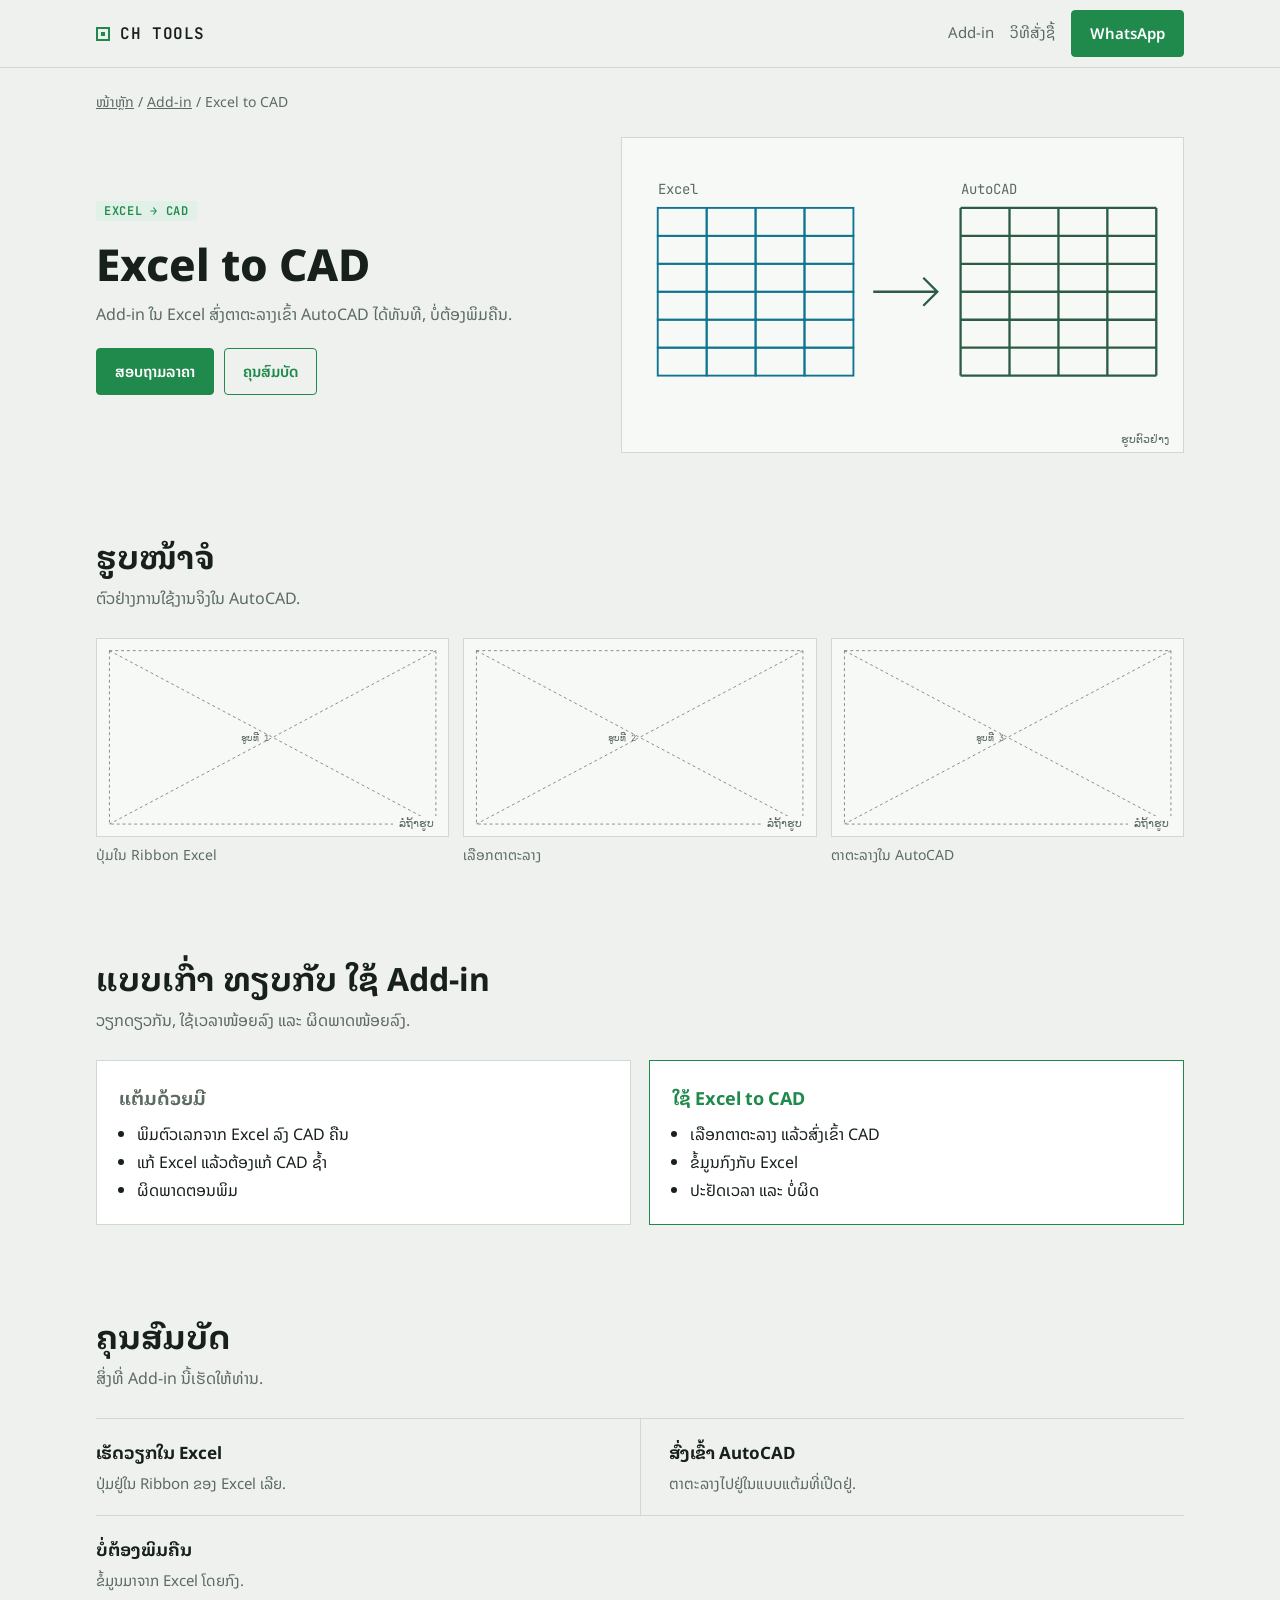
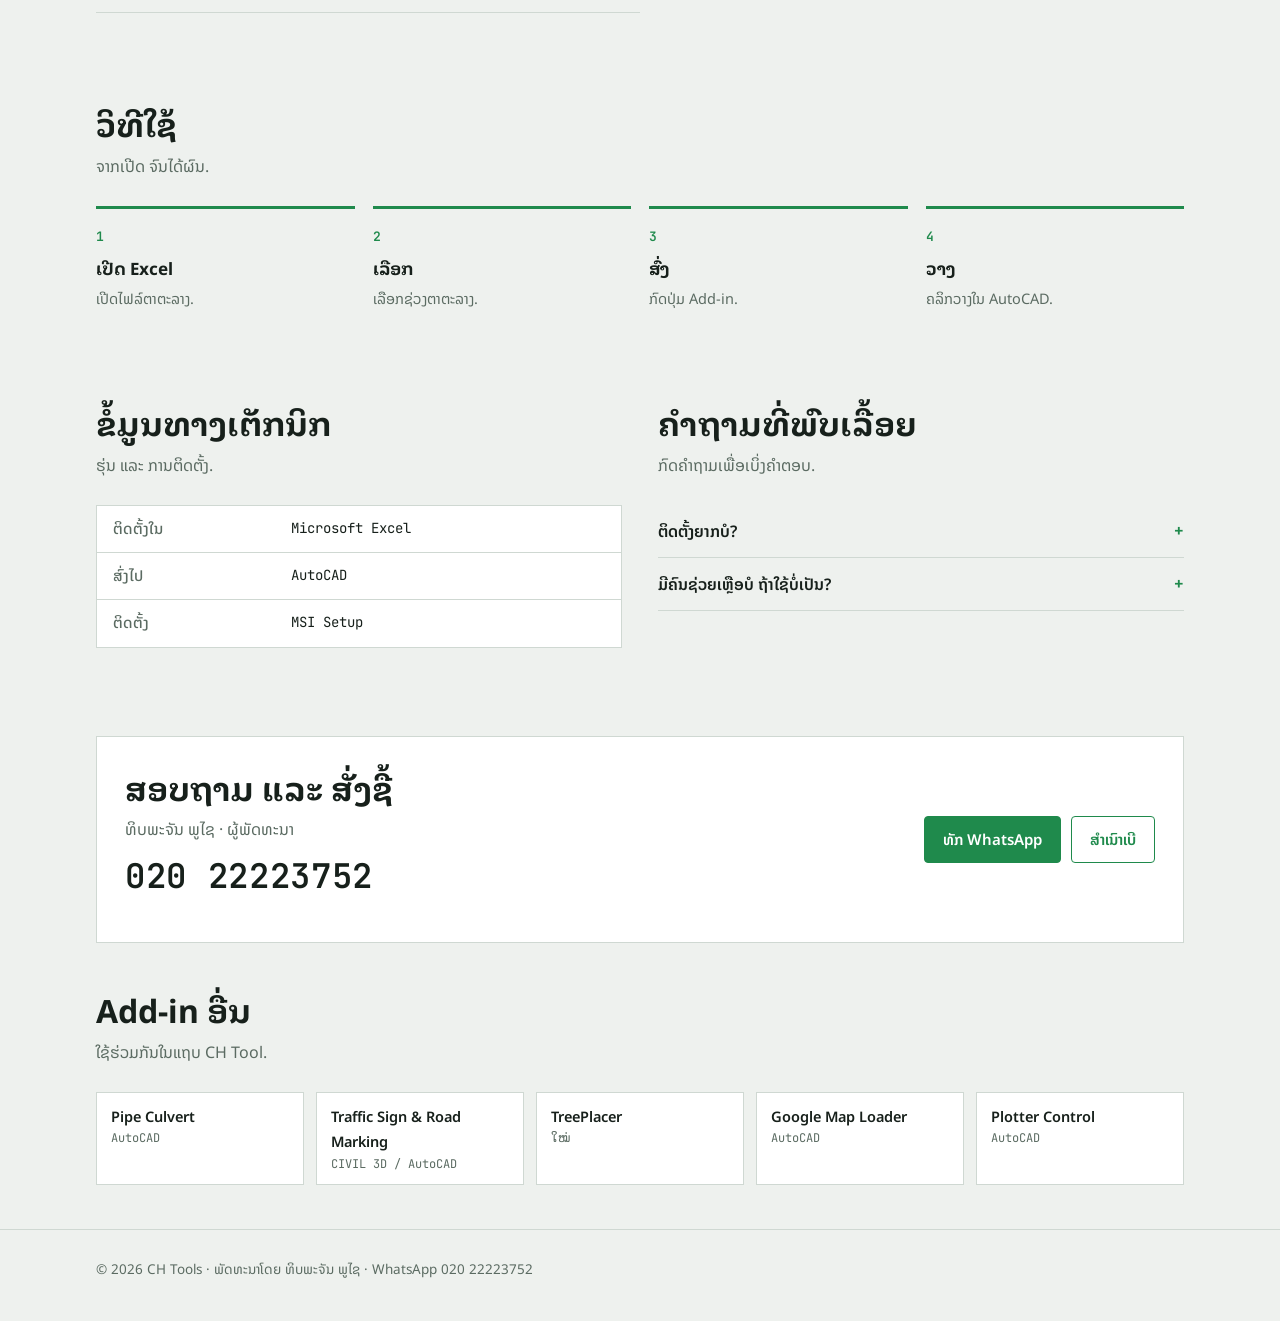
==== excel-to-cad.html @ 6fe1909c "Add files via upload" ====
<!doctype html>
<html lang="lo">
<head>
<meta charset="utf-8">
<meta name="viewport" content="width=device-width, initial-scale=1">
<title>Excel to CAD · CH Tools</title>
<meta name="description" content="Add-in ໃນ Excel ສົ່ງຕາຕະລາງເຂົ້າ AutoCAD ໄດ້ທັນທີ, ບໍ່ຕ້ອງພິມຄືນ.">
<link rel="preconnect" href="https://fonts.googleapis.com">
<link rel="preconnect" href="https://fonts.gstatic.com" crossorigin>
<link rel="stylesheet" href="https://fonts.googleapis.com/css2?family=Noto+Sans+Lao+Looped:wght@500;700;800&family=Noto+Sans+Lao:wght@400;500;600&family=JetBrains+Mono:wght@400;600&display=swap">
<link rel="stylesheet" href="style.css">
</head>
<body>
<header class="top"><div class="wrap">
  <a class="brand" href="index.html"><i></i>CH TOOLS</a>
  <nav class="nav">
    <a class="link" href="index.html#products">Add-in</a>
    <a class="link" href="index.html#order">ວິທີສັ່ງຊື້</a>
    <a class="btn solid" href="https://wa.me/8562022223752?text=%E0%BA%AA%E0%BA%B0%E0%BA%9A%E0%BA%B2%E0%BA%8D%E0%BA%94%E0%BA%B5%2C%20%E0%BA%AA%E0%BA%BB%E0%BA%99%E0%BB%83%E0%BA%88%20Excel%20to%20CAD" target="_blank" rel="noopener">WhatsApp</a>
  </nav>
</div></header>
<main>

<div class="wrap">
  <div class="crumb"><a href="index.html">ໜ້າຫຼັກ</a> / <a href="index.html#products">Add-in</a> / Excel to CAD</div>
  <div class="phero">
    <div>
      <span class="tag ">EXCEL → CAD</span>
      <h1>Excel to CAD</h1>
      <p>Add-in ໃນ Excel ສົ່ງຕາຕະລາງເຂົ້າ AutoCAD ໄດ້ທັນທີ, ບໍ່ຕ້ອງພິມຄືນ.</p>
      <div class="cta">
        <a class="btn solid" href="https://wa.me/8562022223752?text=%E0%BA%AA%E0%BA%B0%E0%BA%9A%E0%BA%B2%E0%BA%8D%E0%BA%94%E0%BA%B5%2C%20%E0%BA%AA%E0%BA%BB%E0%BA%99%E0%BB%83%E0%BA%88%20Excel%20to%20CAD" target="_blank" rel="noopener">ສອບຖາມລາຄາ</a>
        <a class="btn ghost" href="#features">ຄຸນສົມບັດ</a>
      </div>
    </div>
    <div class="fig"><svg viewBox="0 0 480 270" aria-hidden="true">
<text x="30" y="48">Excel</text><rect class="s2" x="30" y="60" width="42" height="24"/><rect class="s2" x="72" y="60" width="42" height="24"/><rect class="s2" x="114" y="60" width="42" height="24"/><rect class="s2" x="156" y="60" width="42" height="24"/><rect class="s2" x="30" y="84" width="42" height="24"/><rect class="s2" x="72" y="84" width="42" height="24"/><rect class="s2" x="114" y="84" width="42" height="24"/><rect class="s2" x="156" y="84" width="42" height="24"/><rect class="s2" x="30" y="108" width="42" height="24"/><rect class="s2" x="72" y="108" width="42" height="24"/><rect class="s2" x="114" y="108" width="42" height="24"/><rect class="s2" x="156" y="108" width="42" height="24"/><rect class="s2" x="30" y="132" width="42" height="24"/><rect class="s2" x="72" y="132" width="42" height="24"/><rect class="s2" x="114" y="132" width="42" height="24"/><rect class="s2" x="156" y="132" width="42" height="24"/><rect class="s2" x="30" y="156" width="42" height="24"/><rect class="s2" x="72" y="156" width="42" height="24"/><rect class="s2" x="114" y="156" width="42" height="24"/><rect class="s2" x="156" y="156" width="42" height="24"/><rect class="s2" x="30" y="180" width="42" height="24"/><rect class="s2" x="72" y="180" width="42" height="24"/><rect class="s2" x="114" y="180" width="42" height="24"/><rect class="s2" x="156" y="180" width="42" height="24"/>
<path class="s" d="M215 132 L270 132 M258 120 L270 132 L258 144"/>
<text x="290" y="48">AutoCAD</text><line class="s" x1="290" y1="60" x2="458" y2="60"/><line class="s" x1="290" y1="84" x2="458" y2="84"/><line class="s" x1="290" y1="108" x2="458" y2="108"/><line class="s" x1="290" y1="132" x2="458" y2="132"/><line class="s" x1="290" y1="156" x2="458" y2="156"/><line class="s" x1="290" y1="180" x2="458" y2="180"/><line class="s" x1="290" y1="60" x2="290" y2="204"/><line class="s" x1="332" y1="60" x2="332" y2="204"/><line class="s" x1="374" y1="60" x2="374" y2="204"/><line class="s" x1="416" y1="60" x2="416" y2="204"/><line class="s" x1="458" y1="60" x2="458" y2="204"/>
<line class="s" x1="290" y1="204" x2="458" y2="204"/>
</svg><img src="img-excel-to-cad-main.png" alt="" loading="lazy" onerror="imgNext(this)"><span class="cap">ຮູບຕົວຢ່າງ</span></div>
  </div>
</div>

<section><div class="wrap">
  <h2>ຮູບໜ້າຈໍ</h2>
  <p class="lead">ຕົວຢ່າງການໃຊ້ງານຈິງໃນ AutoCAD.</p>
  <div class="shots"><figure><div class="fig"><svg viewBox="0 0 480 270" aria-hidden="true">
<rect class="d" x="16" y="16" width="448" height="238"/>
<line class="d" x1="16" y1="16" x2="464" y2="254"/><line class="d" x1="464" y1="16" x2="16" y2="254"/>
<text x="196" y="140">ຮູບທີ 1</text>
</svg><img src="img-excel-to-cad-1.png" alt="" loading="lazy" onerror="imgNext(this)"><span class="cap">ລໍຖ້າຮູບ</span></div><figcaption>ປຸ່ມໃນ Ribbon Excel</figcaption></figure><figure><div class="fig"><svg viewBox="0 0 480 270" aria-hidden="true">
<rect class="d" x="16" y="16" width="448" height="238"/>
<line class="d" x1="16" y1="16" x2="464" y2="254"/><line class="d" x1="464" y1="16" x2="16" y2="254"/>
<text x="196" y="140">ຮູບທີ 2</text>
</svg><img src="img-excel-to-cad-2.png" alt="" loading="lazy" onerror="imgNext(this)"><span class="cap">ລໍຖ້າຮູບ</span></div><figcaption>ເລືອກຕາຕະລາງ</figcaption></figure><figure><div class="fig"><svg viewBox="0 0 480 270" aria-hidden="true">
<rect class="d" x="16" y="16" width="448" height="238"/>
<line class="d" x1="16" y1="16" x2="464" y2="254"/><line class="d" x1="464" y1="16" x2="16" y2="254"/>
<text x="196" y="140">ຮູບທີ 3</text>
</svg><img src="img-excel-to-cad-3.png" alt="" loading="lazy" onerror="imgNext(this)"><span class="cap">ລໍຖ້າຮູບ</span></div><figcaption>ຕາຕະລາງໃນ AutoCAD</figcaption></figure></div>
</div></section>

<section><div class="wrap">
  <h2>ແບບເກົ່າ ທຽບກັບ ໃຊ້ Add-in</h2>
  <p class="lead">ວຽກດຽວກັນ, ໃຊ້ເວລາໜ້ອຍລົງ ແລະ ຜິດພາດໜ້ອຍລົງ.</p>
  <div class="vs">
    <div class="old"><h3>ແຕ້ມດ້ວຍມື</h3><ul><li>ພິມຕົວເລກຈາກ Excel ລົງ CAD ຄືນ</li><li>ແກ້ Excel ແລ້ວຕ້ອງແກ້ CAD ຊ້ຳ</li><li>ຜິດພາດຕອນພິມ</li></ul></div>
    <div class="new"><h3>ໃຊ້ Excel to CAD</h3><ul><li>ເລືອກຕາຕະລາງ ແລ້ວສົ່ງເຂົ້າ CAD</li><li>ຂໍ້ມູນກົງກັບ Excel</li><li>ປະຢັດເວລາ ແລະ ບໍ່ຜິດ</li></ul></div>
  </div>
</div></section>

<section id="features"><div class="wrap">
  <h2>ຄຸນສົມບັດ</h2>
  <p class="lead">ສິ່ງທີ່ Add-in ນີ້ເຮັດໃຫ້ທ່ານ.</p>
  <div class="feats"><div class="feat"><h4>ເຮັດວຽກໃນ Excel</h4><p>ປຸ່ມຢູ່ໃນ Ribbon ຂອງ Excel ເລີຍ.</p></div><div class="feat"><h4>ສົ່ງເຂົ້າ AutoCAD</h4><p>ຕາຕະລາງໄປຢູ່ໃນແບບແຕ້ມທີ່ເປີດຢູ່.</p></div><div class="feat"><h4>ບໍ່ຕ້ອງພິມຄືນ</h4><p>ຂໍ້ມູນມາຈາກ Excel ໂດຍກົງ.</p></div></div>
</div></section>

<section><div class="wrap">
  <h2>ວິທີໃຊ້</h2>
  <p class="lead">ຈາກເປີດ ຈົນໄດ້ຜົນ.</p>
  <div class="steps"><div class="step"><h4>ເປີດ Excel</h4><p>ເປີດໄຟລ໌ຕາຕະລາງ.</p></div><div class="step"><h4>ເລືອກ</h4><p>ເລືອກຊ່ວງຕາຕະລາງ.</p></div><div class="step"><h4>ສົ່ງ</h4><p>ກົດປຸ່ມ Add-in.</p></div><div class="step"><h4>ວາງ</h4><p>ຄລິກວາງໃນ AutoCAD.</p></div></div>
</div></section>

<section><div class="wrap two">
  <div><h2>ຂໍ້ມູນທາງເຕັກນິກ</h2><p class="lead">ຮຸ່ນ ແລະ ການຕິດຕັ້ງ.</p><table class="spec"><tr><th>ຕິດຕັ້ງໃນ</th><td>Microsoft Excel</td></tr><tr><th>ສົ່ງໄປ</th><td>AutoCAD</td></tr><tr><th>ຕິດຕັ້ງ</th><td>MSI Setup</td></tr></table></div>
  <div class="faq"><h2>ຄຳຖາມທີ່ພົບເລື້ອຍ</h2><p class="lead">ກົດຄຳຖາມເພື່ອເບິ່ງຄຳຕອບ.</p><details><summary>ຕິດຕັ້ງຍາກບໍ?</summary><p>ບໍ່ຍາກ. ໃຊ້ໄຟລ໌ Setup (MSI) ຄລິກດຽວ, ແລ້ວເປີດ AutoCAD ໃໝ່.</p></details><details><summary>ມີຄົນຊ່ວຍເຫຼືອບໍ ຖ້າໃຊ້ບໍ່ເປັນ?</summary><p>ມີ. ທັກ WhatsApp ສົ່ງຮູບໜ້າຈໍມາ, ຜູ້ພັດທະນາຕອບເອງ.</p></details></div>
</div></section>
<section id="contact"><div class="wrap">
  <div class="contact">
    <div>
      <h2>ສອບຖາມ ແລະ ສັ່ງຊື້</h2>
      <p class="lead" style="margin-bottom:10px">ທິບພະຈັນ ພູໄຊ · ຜູ້ພັດທະນາ</p>
      <div class="phone" id="ph">020 22223752</div>
      <div class="note" id="note" aria-live="polite"></div>
    </div>
    <div class="cta">
      <a class="btn solid" href="https://wa.me/8562022223752?text=%E0%BA%AA%E0%BA%B0%E0%BA%9A%E0%BA%B2%E0%BA%8D%E0%BA%94%E0%BA%B5%2C%20%E0%BA%AA%E0%BA%BB%E0%BA%99%E0%BB%83%E0%BA%88%20Excel%20to%20CAD" target="_blank" rel="noopener">ທັກ WhatsApp</a>
      <button class="btn ghost" id="copy" type="button">ສຳເນົາເບີ</button>
    </div>
  </div>
</div></section>

<section style="padding-top:0"><div class="wrap">
  <h2>Add-in ອື່ນ</h2>
  <p class="lead">ໃຊ້ຮ່ວມກັນໃນແຖບ CH Tool.</p>
  <div class="others"><a href="pipe-culvert.html">Pipe Culvert<span>AutoCAD</span></a><a href="traffic-sign.html">Traffic Sign &amp; Road Marking<span>CIVIL 3D / AutoCAD</span></a><a href="tree-placer.html">TreePlacer<span>ໃໝ່</span></a><a href="map-loader.html">Google Map Loader<span>AutoCAD</span></a><a href="plotter.html">Plotter Control<span>AutoCAD</span></a></div>
</div></section>
</main>
<footer><div class="wrap">© 2026 CH Tools · ພັດທະນາໂດຍ ທິບພະຈັນ ພູໄຊ · WhatsApp 020 22223752</div></footer>
<script>
function imgNext(i){var e=['.png','.jpg','.jpeg','.PNG','.JPG','.JPEG'],s=i.getAttribute('src'),m=s.match(/\.[A-Za-z]+$/),k=m?e.indexOf(m[0]):-1;if(k>=0&&k<e.length-1){i.src=s.slice(0,-m[0].length)+e[k+1];}else{i.remove();}}
(function(){var b=document.getElementById('copy');if(!b)return;b.addEventListener('click',function(){
var n=document.getElementById('note'),t='020 22223752';
function sel(){var r=document.createRange();r.selectNodeContents(document.getElementById('ph'));var s=getSelection();s.removeAllRanges();s.addRange(r);n.textContent='ເລືອກເບີແລ້ວ, ກົດ Ctrl+C ເພື່ອສຳເນົາ';}
try{navigator.clipboard.writeText(t).then(function(){n.textContent='ສຳເນົາເບີແລ້ວ';},sel);}catch(e){sel();}
});})();
</script>
</body>
</html>
---- style.css ----
/* CH Tools — AutoCAD model-space grid, title-block sheets */
:root{
  --bg:#eef1ee; --panel:#ffffff; --fg:#17201b; --muted:#5b6b62; --line:#cfd8d2;
  --grid:rgba(23,32,27,.06); --accent:#1f8a4c; --accent-ink:#ffffff; --accent-soft:#e1f1e7; --cyan:#0e7490;
  --draw:#2c5c45; --draw2:#0e7490; --sheet:#f7f9f7;
  --display:"Noto Sans Lao Looped","Noto Sans Lao",system-ui,sans-serif;
  --body:"Noto Sans Lao",system-ui,sans-serif;
  --mono:"JetBrains Mono",ui-monospace,Consolas,monospace;
}
@media (prefers-color-scheme:dark){:root:not([data-theme="light"]){
  --bg:#1b1f23; --panel:#242a2f; --fg:#e7ece9; --muted:#9aa8a0; --line:#363f45;
  --grid:rgba(255,255,255,.045); --accent:#3fbf74; --accent-ink:#0d1a12; --accent-soft:#1f3328; --cyan:#5cc8e0;
  --draw:#7ee2a3; --draw2:#5cc8e0; --sheet:#14181b; color-scheme:dark}}
:root[data-theme="dark"]{
  --bg:#1b1f23; --panel:#242a2f; --fg:#e7ece9; --muted:#9aa8a0; --line:#363f45;
  --grid:rgba(255,255,255,.045); --accent:#3fbf74; --accent-ink:#0d1a12; --accent-soft:#1f3328; --cyan:#5cc8e0;
  --draw:#7ee2a3; --draw2:#5cc8e0; --sheet:#14181b; color-scheme:dark}
*{box-sizing:border-box}
html{scroll-behavior:smooth}
body{margin:0;background:var(--bg);color:var(--fg);font-family:var(--body);font-size:16px;line-height:1.75}
img{max-width:100%}
.wrap{max-width:1120px;margin:0 auto;padding-left:max(16px,env(safe-area-inset-left,0px));padding-right:max(16px,env(safe-area-inset-right,0px))}
a{color:var(--accent)}
:focus-visible{outline:2px solid var(--accent);outline-offset:2px}
header.top{position:sticky;top:0;z-index:5;background:var(--bg);border-bottom:1px solid var(--line)}
.top .wrap{display:flex;align-items:center;justify-content:space-between;gap:12px;padding-block:10px}
.brand{font-family:var(--mono);font-weight:600;letter-spacing:.04em;display:flex;align-items:center;gap:10px;color:var(--fg);text-decoration:none}
.brand i{width:14px;height:14px;border:2px solid var(--accent);display:inline-block;position:relative}
.brand i::after{content:"";position:absolute;inset:3px;background:var(--accent)}
.nav{display:flex;align-items:center;gap:16px}
.nav a.link{color:var(--muted);text-decoration:none;font-size:15px}
.nav a.link:hover{color:var(--fg)}
.btn{display:inline-flex;align-items:center;gap:8px;font:600 15px var(--body);padding:10px 18px;border-radius:4px;border:1px solid var(--accent);text-decoration:none;cursor:pointer}
.btn.solid{background:var(--accent);color:var(--accent-ink)}
.btn.ghost{background:transparent;color:var(--accent)}
.cta{display:flex;flex-wrap:wrap;gap:10px}
h1,h2,h3,h4{font-family:var(--display);text-wrap:balance}
h2{font-size:clamp(24px,3.4vw,32px);margin:0 0 6px;line-height:1.4}
.lead{color:var(--muted);margin:0 0 26px}
section{padding-block:44px}
.tag{display:inline-block;font:600 12px var(--mono);letter-spacing:.06em;color:var(--accent);background:var(--accent-soft);padding:2px 8px;border-radius:3px}
.tag.new{color:var(--cyan);background:transparent;border:1px solid var(--cyan)}
.tag.dev{color:var(--muted);background:transparent;border:1px dashed var(--muted)}

/* ---------- home ---------- */
.hero{padding-block:56px 40px;display:grid;grid-template-columns:1.2fr 1fr;gap:40px;align-items:center}
.hero h1{font-weight:800;font-size:clamp(30px,5vw,48px);line-height:1.35;margin:0 0 14px}
.hero h1 em{font-style:normal;color:var(--accent)}
.hero p{color:var(--muted);max-width:56ch;margin:0 0 22px}
.cmd{background:#111613;color:#cfe9d8;font-family:var(--mono);font-size:13.5px;line-height:1.9;border-radius:6px;padding:18px 18px 14px;border:1px solid #2b3a31;min-width:0;overflow-x:auto}
.cmd .p{color:#6f8a79}.cmd .k{color:#7ee2a3}.cmd .c{color:#5cc8e0}
.cmd .cur{display:inline-block;width:8px;height:15px;background:#7ee2a3;vertical-align:-2px;animation:b 1s steps(1) infinite}
@keyframes b{50%{opacity:0}}
@media (prefers-reduced-motion:reduce){.cmd .cur{animation:none}html{scroll-behavior:auto}}
.facts{display:flex;flex-wrap:wrap;gap:8px 24px;padding-block:14px;border-block:1px solid var(--line);font-size:14px;color:var(--muted)}
.facts b{color:var(--fg);font-family:var(--mono);font-weight:600}
.grid{display:grid;grid-template-columns:repeat(2,minmax(0,1fr));gap:18px}
.card{background:var(--panel);border:1px solid var(--line);display:flex;flex-direction:column;text-decoration:none;color:var(--fg);transition:border-color .15s,transform .15s}
.card:hover{border-color:var(--accent);transform:translateY(-2px)}
@media (prefers-reduced-motion:reduce){.card{transition:none}.card:hover{transform:none}}
.card .thumb{border-bottom:1px solid var(--line)}
.card .body{padding:18px 22px 14px;flex:1;min-width:0}
.card h3{font-size:21px;margin:8px 0 4px;line-height:1.4}
.card p{margin:0;color:var(--muted);font-size:15px}
.card .more{display:flex;justify-content:space-between;align-items:center;border-top:1px solid var(--line);padding:10px 22px;font-size:14px;font-weight:600;color:var(--accent)}
.card .more span{font-family:var(--mono);font-weight:400;color:var(--muted);font-size:12.5px}

/* ---------- figure (drawing sheet with optional real screenshot) ---------- */
.fig{position:relative;background:var(--sheet);aspect-ratio:16/9;overflow:hidden;max-width:100%}
.fig svg{position:absolute;inset:0;width:100%;height:100%}
.fig img{position:absolute;inset:0;width:100%;height:100%;object-fit:cover;max-width:none}
.fig .cap{position:absolute;right:8px;bottom:6px;font:11px var(--mono);color:var(--muted);background:var(--sheet);padding:0 6px}
.fig .s{stroke:var(--draw);fill:none;stroke-width:2}
.fig .s2{stroke:var(--draw2);fill:none;stroke-width:1.6}
.fig .f{fill:var(--draw);stroke:none}
.fig .f2{fill:var(--draw2);stroke:none;opacity:.25}
.fig .d{stroke:var(--muted);fill:none;stroke-width:1;stroke-dasharray:4 4}
.fig text{fill:var(--muted);font:12px var(--mono)}

/* ---------- product page ---------- */
.crumb{font-size:14px;color:var(--muted);padding-top:22px}
.crumb a{color:var(--muted)}
.phero{display:grid;grid-template-columns:1fr 1.15fr;gap:36px;align-items:center;padding-block:22px 36px}
.phero h1{font-size:clamp(30px,4.6vw,44px);line-height:1.3;margin:10px 0 10px;font-weight:800}
.phero p{color:var(--muted);margin:0 0 20px;max-width:52ch}
.phero .fig{border:1px solid var(--line)}
.shots{display:grid;grid-template-columns:repeat(3,minmax(0,1fr));gap:14px}
.shots .fig{border:1px solid var(--line)}
.shots figcaption{font-size:14px;color:var(--muted);margin-top:6px}
.shots figure{margin:0;min-width:0}
.vs{display:grid;grid-template-columns:repeat(2,minmax(0,1fr));gap:18px}
.vs > div{background:var(--panel);border:1px solid var(--line);padding:20px 22px}
.vs h3{margin:0 0 8px;font-size:18px}
.vs .old h3{color:var(--muted)}
.vs .new{border-color:var(--accent)}
.vs .new h3{color:var(--accent)}
.vs ul{margin:0;padding-left:18px}
.feats{display:grid;grid-template-columns:repeat(2,minmax(0,1fr));gap:0;border-top:1px solid var(--line)}
.feat{padding:18px 22px 18px 0;border-bottom:1px solid var(--line);min-width:0}
.feat:nth-child(odd){padding-right:28px}
.feat:nth-child(even){padding-left:28px;border-left:1px solid var(--line)}
.feat h4{margin:0 0 4px;font-size:17px}
.feat p{margin:0;color:var(--muted);font-size:15px}
.steps{display:grid;grid-template-columns:repeat(4,minmax(0,1fr));gap:18px;counter-reset:s}
.step{border-top:3px solid var(--accent);padding-top:12px;min-width:0}
.step::before{counter-increment:s;content:counter(s);font:600 13px var(--mono);color:var(--accent)}
.step h4{margin:4px 0 4px;font-size:17px}
.step p{margin:0;color:var(--muted);font-size:14.5px}
.spec{width:100%;border-collapse:collapse;background:var(--panel);border:1px solid var(--line);font-size:15px}
.spec th,.spec td{text-align:left;padding:10px 16px;border-bottom:1px solid var(--line);vertical-align:top}
.spec th{width:34%;color:var(--muted);font-weight:500}
.spec td{font-family:var(--mono);font-size:14px;overflow-wrap:anywhere}
.spec tr:last-child th,.spec tr:last-child td{border-bottom:0}
.faq details{border-bottom:1px solid var(--line);padding:12px 0}
.faq summary{cursor:pointer;font-weight:600;list-style:none;display:flex;justify-content:space-between;gap:12px}
.faq summary::-webkit-details-marker{display:none}
.faq summary::after{content:"+";font-family:var(--mono);color:var(--accent)}
.faq details[open] summary::after{content:"−"}
.faq details p{margin:8px 0 0;color:var(--muted)}
.two{display:grid;grid-template-columns:1fr 1fr;gap:36px}
.others{display:grid;grid-template-columns:repeat(5,minmax(0,1fr));gap:12px}
.others a{background:var(--panel);border:1px solid var(--line);padding:12px 14px;text-decoration:none;color:var(--fg);font-weight:600;font-size:14.5px}
.others a:hover{border-color:var(--accent)}
.others a span{display:block;font:400 12px var(--mono);color:var(--muted)}

.yt{position:relative;aspect-ratio:16/9;max-width:100%;background:#000;border:1px solid var(--line)}
.yt iframe{position:absolute;inset:0;width:100%;height:100%;border:0}
.ytlink{margin:10px 0 0;font-size:14px}
/* ---------- contact / footer ---------- */
.contact{background:var(--panel);border:1px solid var(--line);padding:28px;display:grid;grid-template-columns:1fr auto;gap:24px;align-items:center}
.phone{font:600 clamp(24px,4vw,34px) var(--mono);letter-spacing:.02em;user-select:all}
.note{font-size:13px;color:var(--muted);min-height:1.2em}
footer{padding-block:28px 40px;color:var(--muted);font-size:13.5px;border-top:1px solid var(--line)}

@media (max-width:860px){
  .hero,.phero,.contact,.two{grid-template-columns:1fr}
  .grid,.vs{grid-template-columns:1fr}
  .steps{grid-template-columns:repeat(2,minmax(0,1fr))}
  .others{grid-template-columns:repeat(2,minmax(0,1fr))}
  .feats{grid-template-columns:1fr}
  .feat:nth-child(n){padding:16px 0;border-left:0}
}
@media (max-width:560px){
  .shots{grid-template-columns:1fr}
  .nav a.link{display:none}
}
@media (max-width:440px){.steps{grid-template-columns:1fr}.top .btn{padding:8px 12px;font-size:14px}}
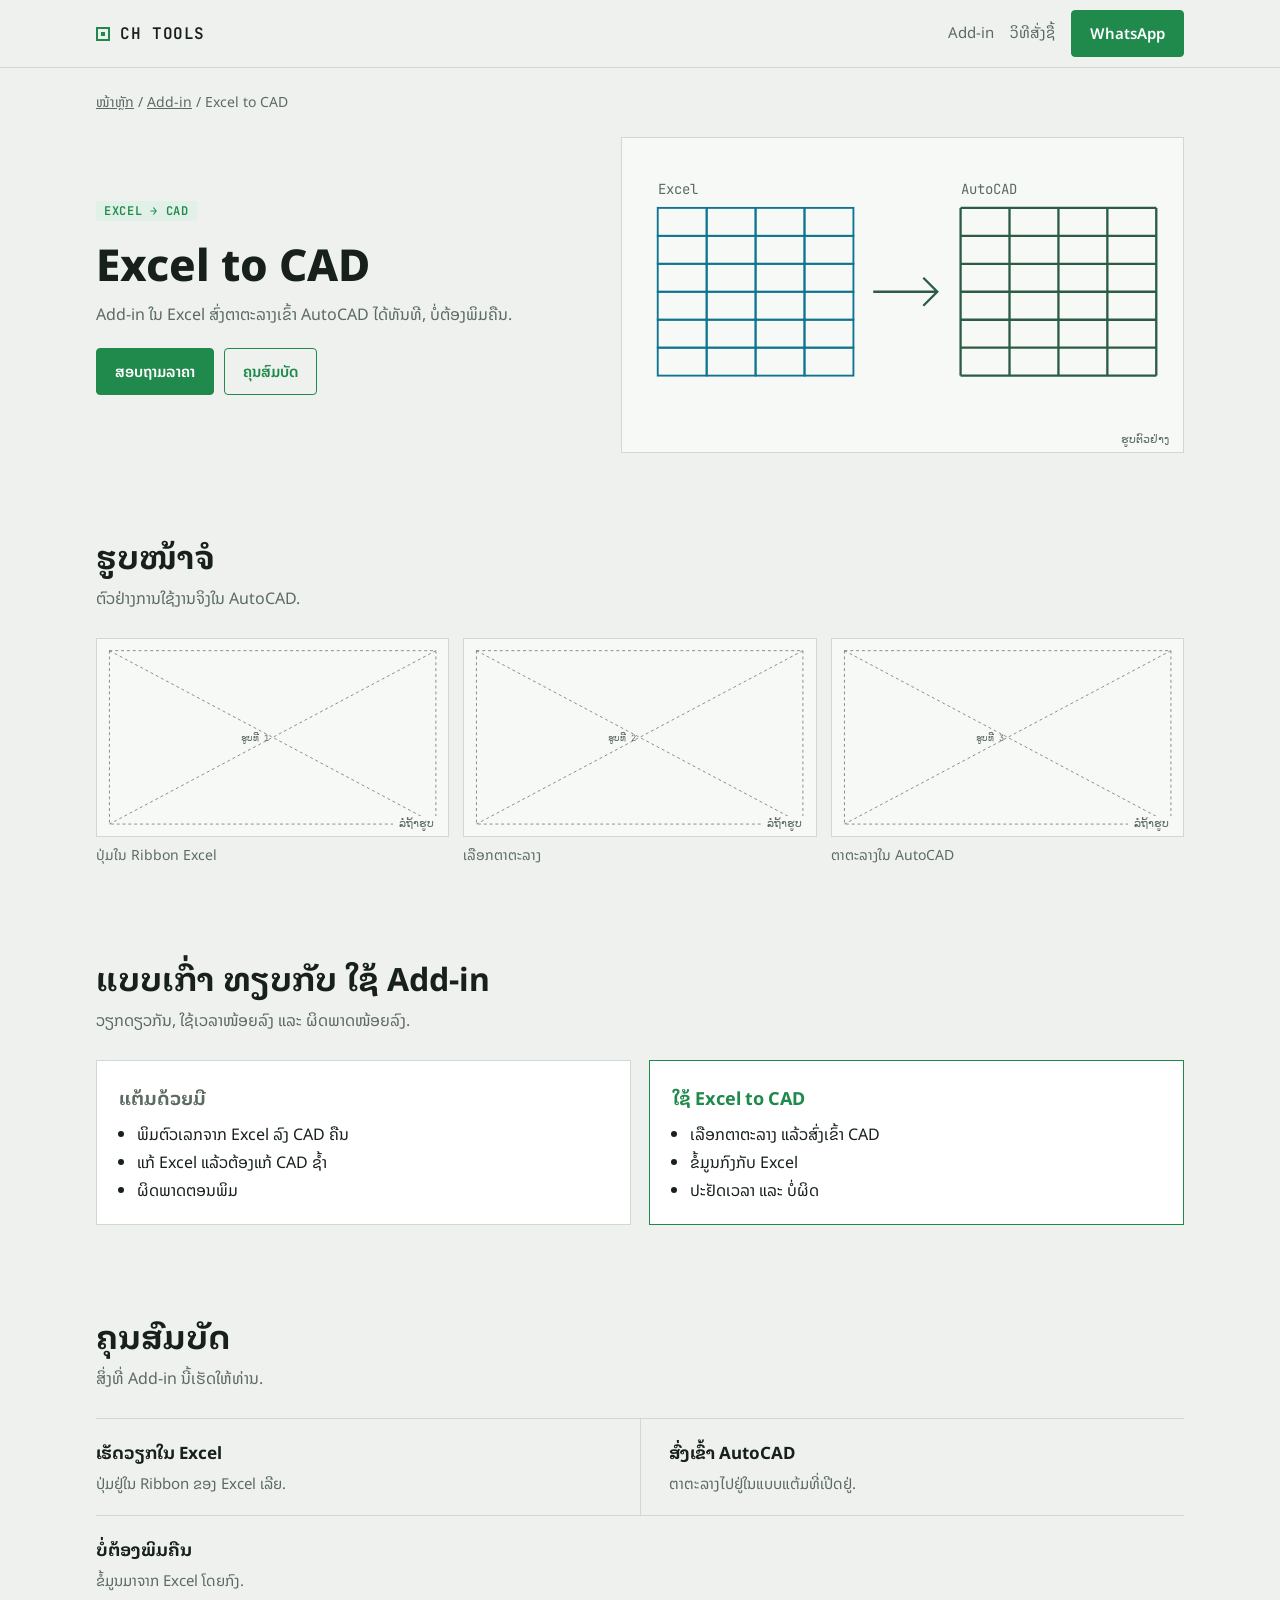
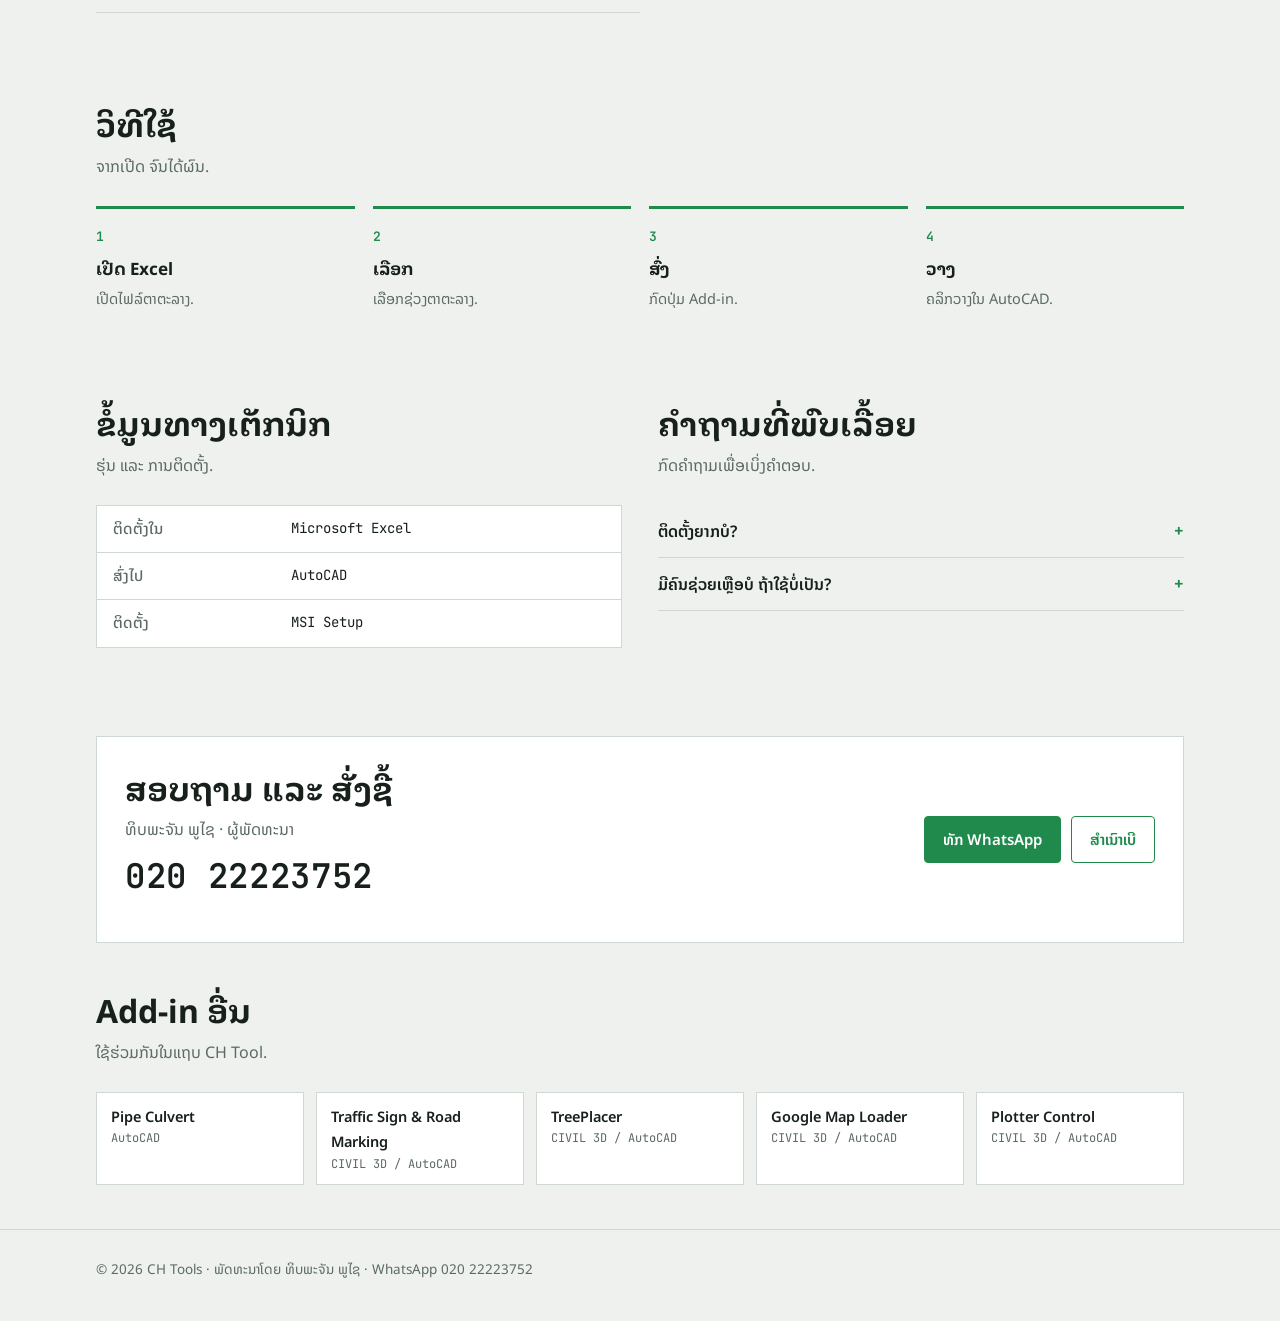
==== commit 46cf874d: "ປ່ຽນປ້າຍ Civil 3D / AutoCAD" ====
--- a/excel-to-cad.html
+++ b/excel-to-cad.html
@@ -103,7 +103,7 @@
 <section style="padding-top:0"><div class="wrap">
   <h2>Add-in ອື່ນ</h2>
   <p class="lead">ໃຊ້ຮ່ວມກັນໃນແຖບ CH Tool.</p>
-  <div class="others"><a href="pipe-culvert.html">Pipe Culvert<span>AutoCAD</span></a><a href="traffic-sign.html">Traffic Sign &amp; Road Marking<span>CIVIL 3D / AutoCAD</span></a><a href="tree-placer.html">TreePlacer<span>ໃໝ່</span></a><a href="map-loader.html">Google Map Loader<span>AutoCAD</span></a><a href="plotter.html">Plotter Control<span>AutoCAD</span></a></div>
+  <div class="others"><a href="pipe-culvert.html">Pipe Culvert<span>AutoCAD</span></a><a href="traffic-sign.html">Traffic Sign &amp; Road Marking<span>CIVIL 3D / AutoCAD</span></a><a href="tree-placer.html">TreePlacer<span>CIVIL 3D / AutoCAD</span></a><a href="map-loader.html">Google Map Loader<span>CIVIL 3D / AutoCAD</span></a><a href="plotter.html">Plotter Control<span>CIVIL 3D / AutoCAD</span></a></div>
 </div></section>
 </main>
 <footer><div class="wrap">© 2026 CH Tools · ພັດທະນາໂດຍ ທິບພະຈັນ ພູໄຊ · WhatsApp 020 22223752</div></footer>
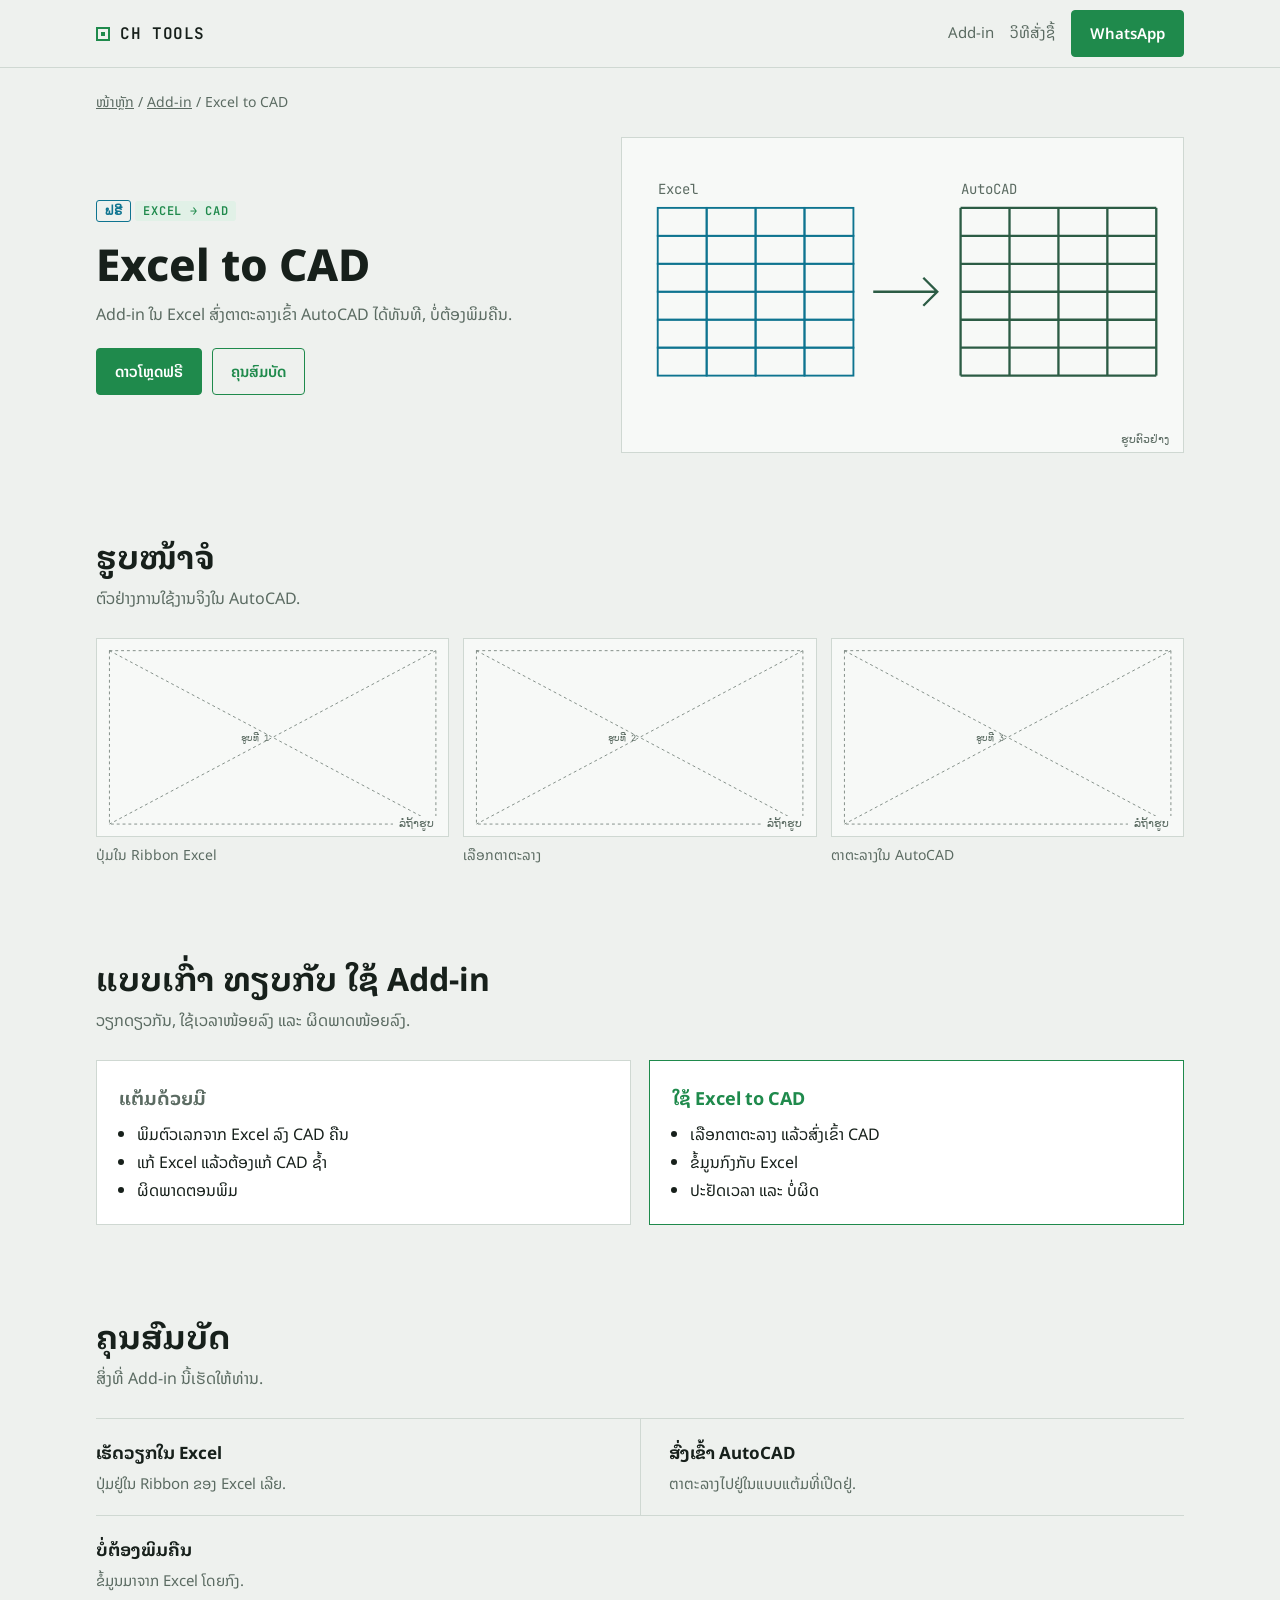
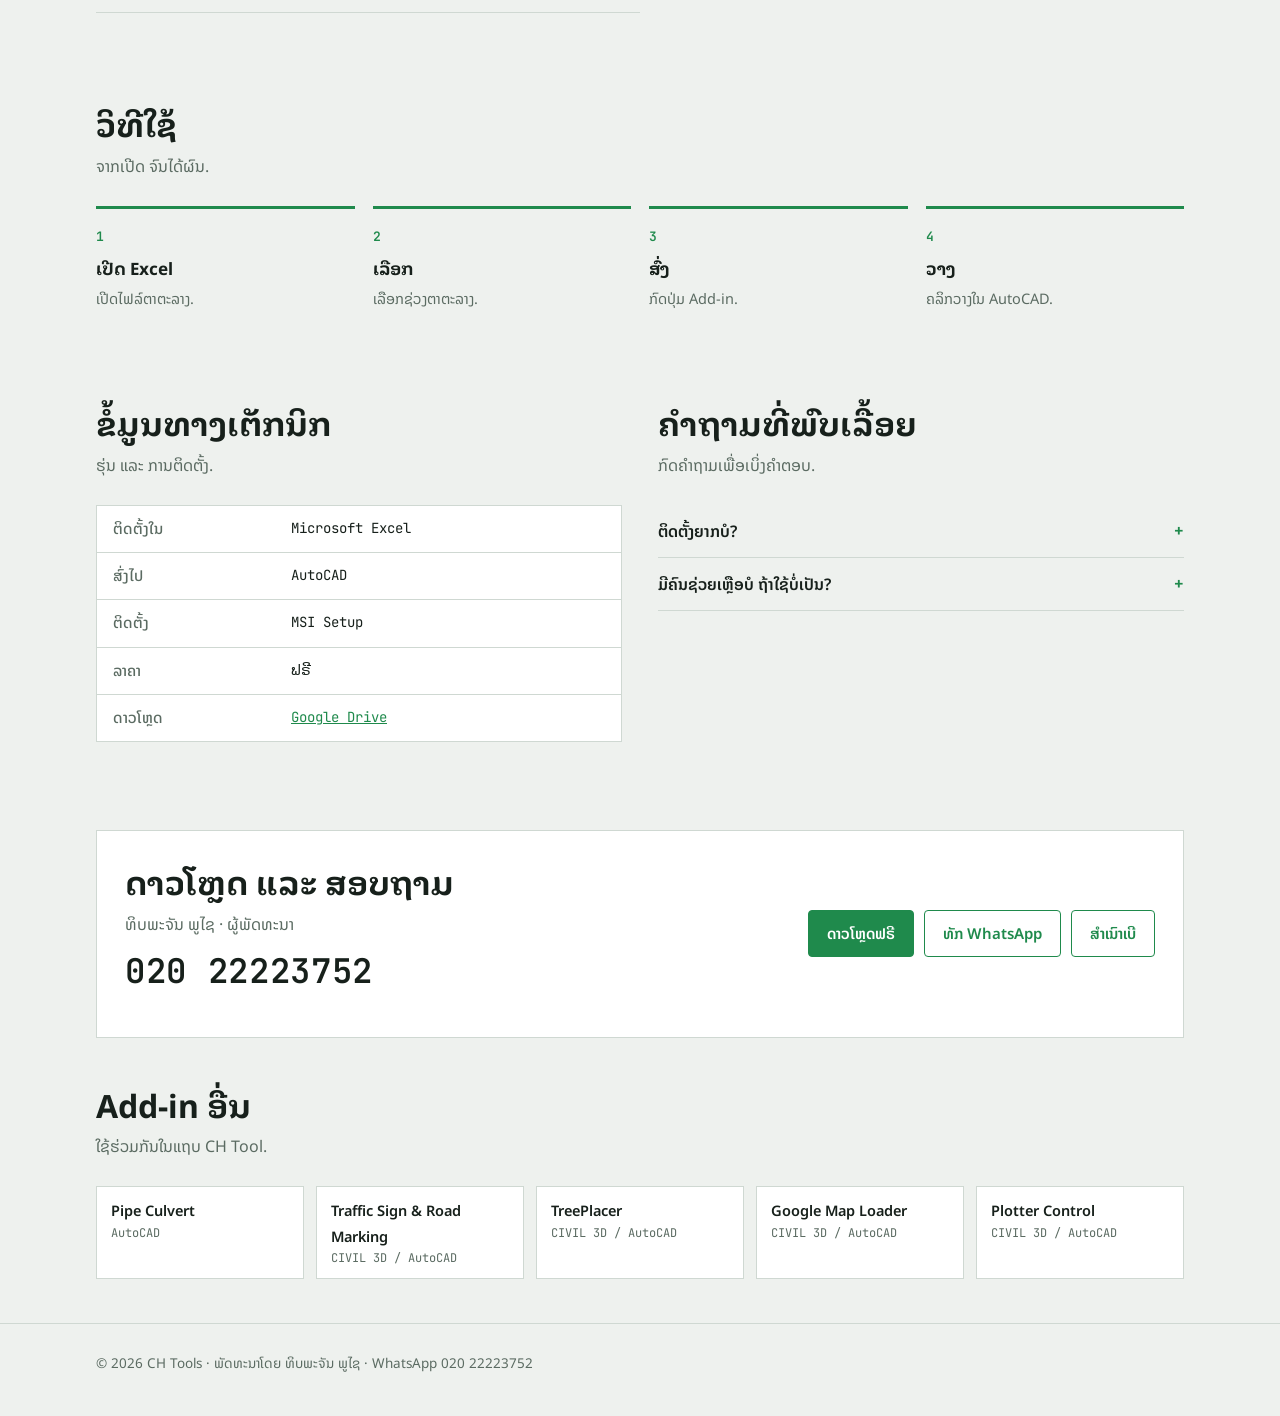
==== commit 8d815c3a: "Summary" ====
--- a/excel-to-cad.html
+++ b/excel-to-cad.html
@@ -25,11 +25,11 @@
   <div class="crumb"><a href="index.html">ໜ້າຫຼັກ</a> / <a href="index.html#products">Add-in</a> / Excel to CAD</div>
   <div class="phero">
     <div>
-      <span class="tag ">EXCEL → CAD</span>
+      <span class="tag new">ຟຣີ</span> <span class="tag ">EXCEL → CAD</span>
       <h1>Excel to CAD</h1>
       <p>Add-in ໃນ Excel ສົ່ງຕາຕະລາງເຂົ້າ AutoCAD ໄດ້ທັນທີ, ບໍ່ຕ້ອງພິມຄືນ.</p>
       <div class="cta">
-        <a class="btn solid" href="https://wa.me/8562022223752?text=%E0%BA%AA%E0%BA%B0%E0%BA%9A%E0%BA%B2%E0%BA%8D%E0%BA%94%E0%BA%B5%2C%20%E0%BA%AA%E0%BA%BB%E0%BA%99%E0%BB%83%E0%BA%88%20Excel%20to%20CAD" target="_blank" rel="noopener">ສອບຖາມລາຄາ</a>
+        <a class="btn solid" href="https://drive.google.com/file/d/1DAFrkZ-sVNLPnmIJ6uU_IvRFv5xgg6H8/view" target="_blank" rel="noopener">ດາວໂຫຼດຟຣີ</a>
         <a class="btn ghost" href="#features">ຄຸນສົມບັດ</a>
       </div>
     </div>
@@ -82,19 +82,19 @@
 </div></section>
 
 <section><div class="wrap two">
-  <div><h2>ຂໍ້ມູນທາງເຕັກນິກ</h2><p class="lead">ຮຸ່ນ ແລະ ການຕິດຕັ້ງ.</p><table class="spec"><tr><th>ຕິດຕັ້ງໃນ</th><td>Microsoft Excel</td></tr><tr><th>ສົ່ງໄປ</th><td>AutoCAD</td></tr><tr><th>ຕິດຕັ້ງ</th><td>MSI Setup</td></tr></table></div>
+  <div><h2>ຂໍ້ມູນທາງເຕັກນິກ</h2><p class="lead">ຮຸ່ນ ແລະ ການຕິດຕັ້ງ.</p><table class="spec"><tr><th>ຕິດຕັ້ງໃນ</th><td>Microsoft Excel</td></tr><tr><th>ສົ່ງໄປ</th><td>AutoCAD</td></tr><tr><th>ຕິດຕັ້ງ</th><td>MSI Setup</td></tr><tr><th>ລາຄາ</th><td>ຟຣີ</td></tr><tr><th>ດາວໂຫຼດ</th><td><a href="https://drive.google.com/file/d/1DAFrkZ-sVNLPnmIJ6uU_IvRFv5xgg6H8/view" target="_blank" rel="noopener">Google Drive</a></td></tr></table></div>
   <div class="faq"><h2>ຄຳຖາມທີ່ພົບເລື້ອຍ</h2><p class="lead">ກົດຄຳຖາມເພື່ອເບິ່ງຄຳຕອບ.</p><details><summary>ຕິດຕັ້ງຍາກບໍ?</summary><p>ບໍ່ຍາກ. ໃຊ້ໄຟລ໌ Setup (MSI) ຄລິກດຽວ, ແລ້ວເປີດ AutoCAD ໃໝ່.</p></details><details><summary>ມີຄົນຊ່ວຍເຫຼືອບໍ ຖ້າໃຊ້ບໍ່ເປັນ?</summary><p>ມີ. ທັກ WhatsApp ສົ່ງຮູບໜ້າຈໍມາ, ຜູ້ພັດທະນາຕອບເອງ.</p></details></div>
 </div></section>
 <section id="contact"><div class="wrap">
   <div class="contact">
     <div>
-      <h2>ສອບຖາມ ແລະ ສັ່ງຊື້</h2>
+      <h2>ດາວໂຫຼດ ແລະ ສອບຖາມ</h2>
       <p class="lead" style="margin-bottom:10px">ທິບພະຈັນ ພູໄຊ · ຜູ້ພັດທະນາ</p>
       <div class="phone" id="ph">020 22223752</div>
       <div class="note" id="note" aria-live="polite"></div>
     </div>
     <div class="cta">
-      <a class="btn solid" href="https://wa.me/8562022223752?text=%E0%BA%AA%E0%BA%B0%E0%BA%9A%E0%BA%B2%E0%BA%8D%E0%BA%94%E0%BA%B5%2C%20%E0%BA%AA%E0%BA%BB%E0%BA%99%E0%BB%83%E0%BA%88%20Excel%20to%20CAD" target="_blank" rel="noopener">ທັກ WhatsApp</a>
+      <a class="btn solid" href="https://drive.google.com/file/d/1DAFrkZ-sVNLPnmIJ6uU_IvRFv5xgg6H8/view" target="_blank" rel="noopener">ດາວໂຫຼດຟຣີ</a> <a class="btn ghost" href="https://wa.me/8562022223752?text=%E0%BA%AA%E0%BA%B0%E0%BA%9A%E0%BA%B2%E0%BA%8D%E0%BA%94%E0%BA%B5%2C%20%E0%BA%AA%E0%BA%BB%E0%BA%99%E0%BB%83%E0%BA%88%20Excel%20to%20CAD" target="_blank" rel="noopener">ທັກ WhatsApp</a>
       <button class="btn ghost" id="copy" type="button">ສຳເນົາເບີ</button>
     </div>
   </div>
--- a/style.css
+++ b/style.css
@@ -69,6 +69,7 @@
 .fig{position:relative;background:var(--sheet);aspect-ratio:16/9;overflow:hidden;max-width:100%}
 .fig svg{position:absolute;inset:0;width:100%;height:100%}
 .fig img{position:absolute;inset:0;width:100%;height:100%;object-fit:cover;max-width:none}
+.fig video{position:absolute;inset:0;width:100%;height:100%;object-fit:contain;background:#000;display:block}
 .fig .cap{position:absolute;right:8px;bottom:6px;font:11px var(--mono);color:var(--muted);background:var(--sheet);padding:0 6px}
 .fig .s{stroke:var(--draw);fill:none;stroke-width:2}
 .fig .s2{stroke:var(--draw2);fill:none;stroke-width:1.6}
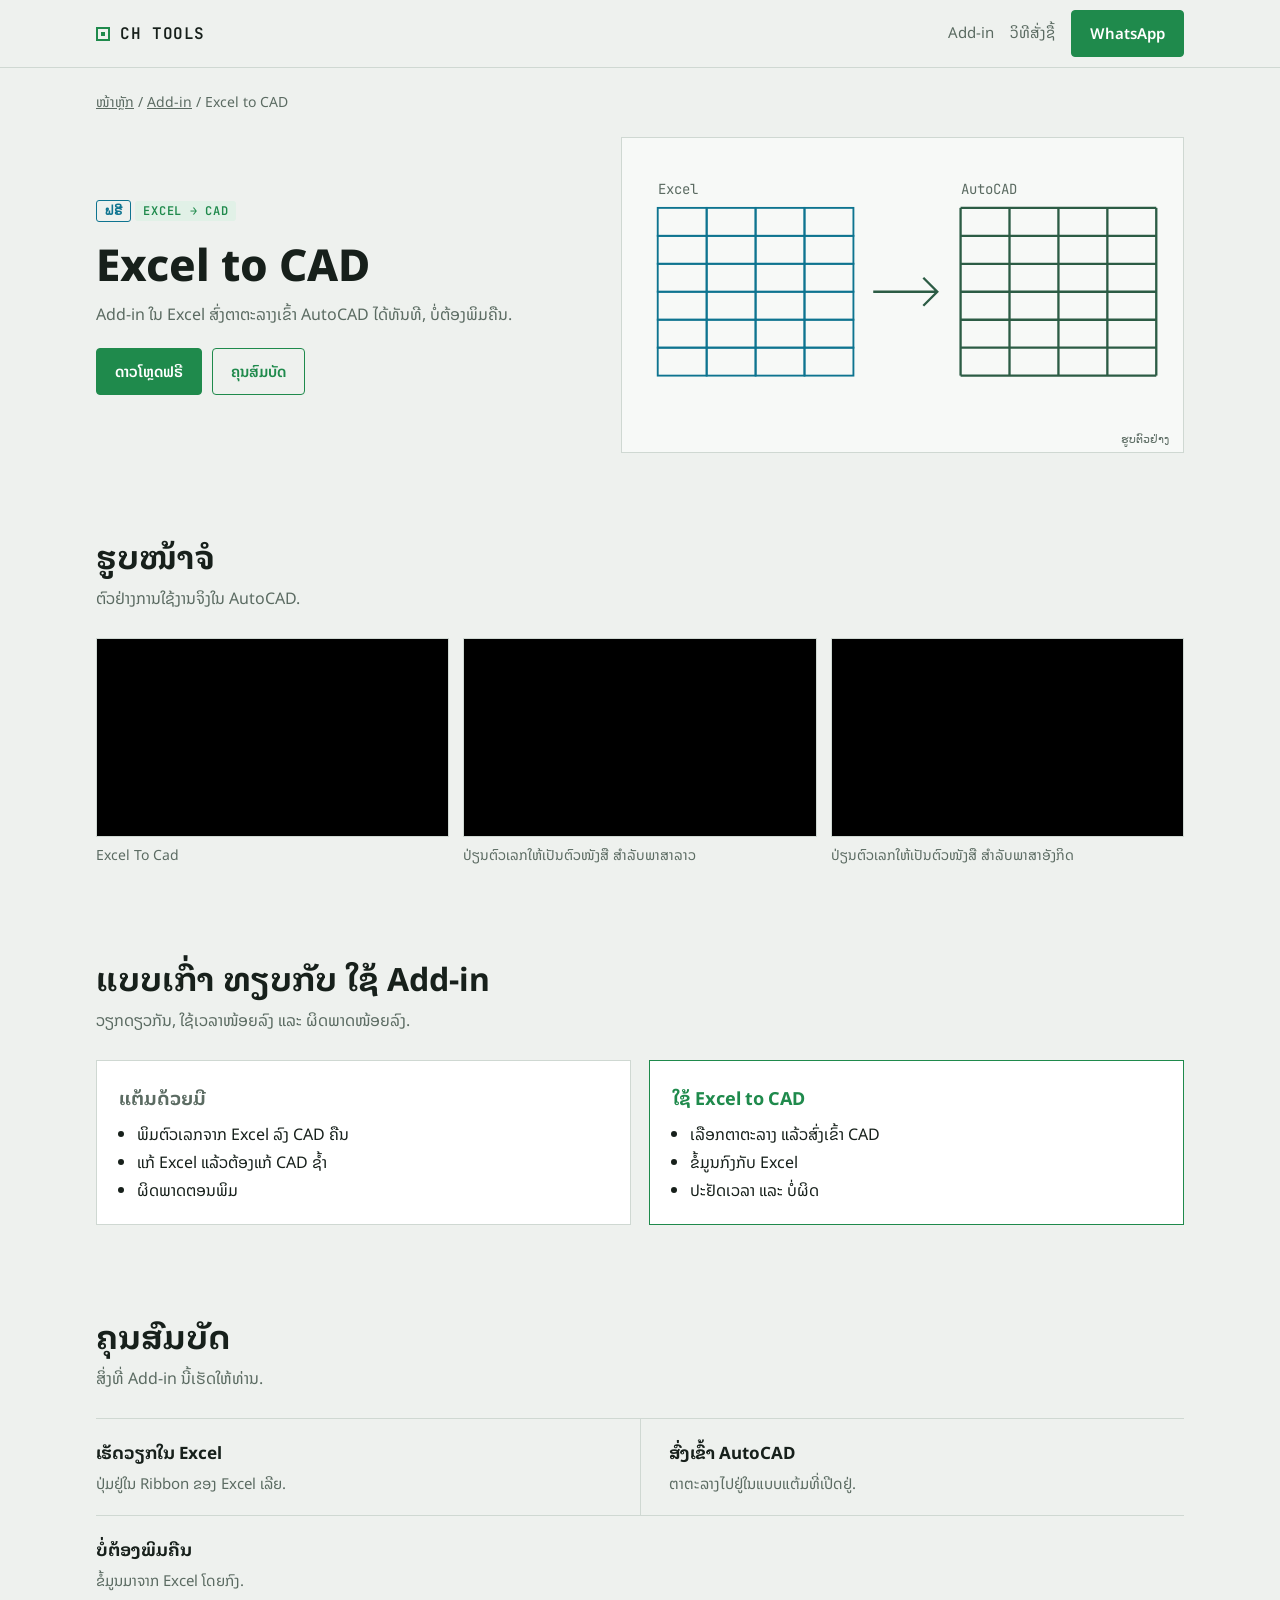
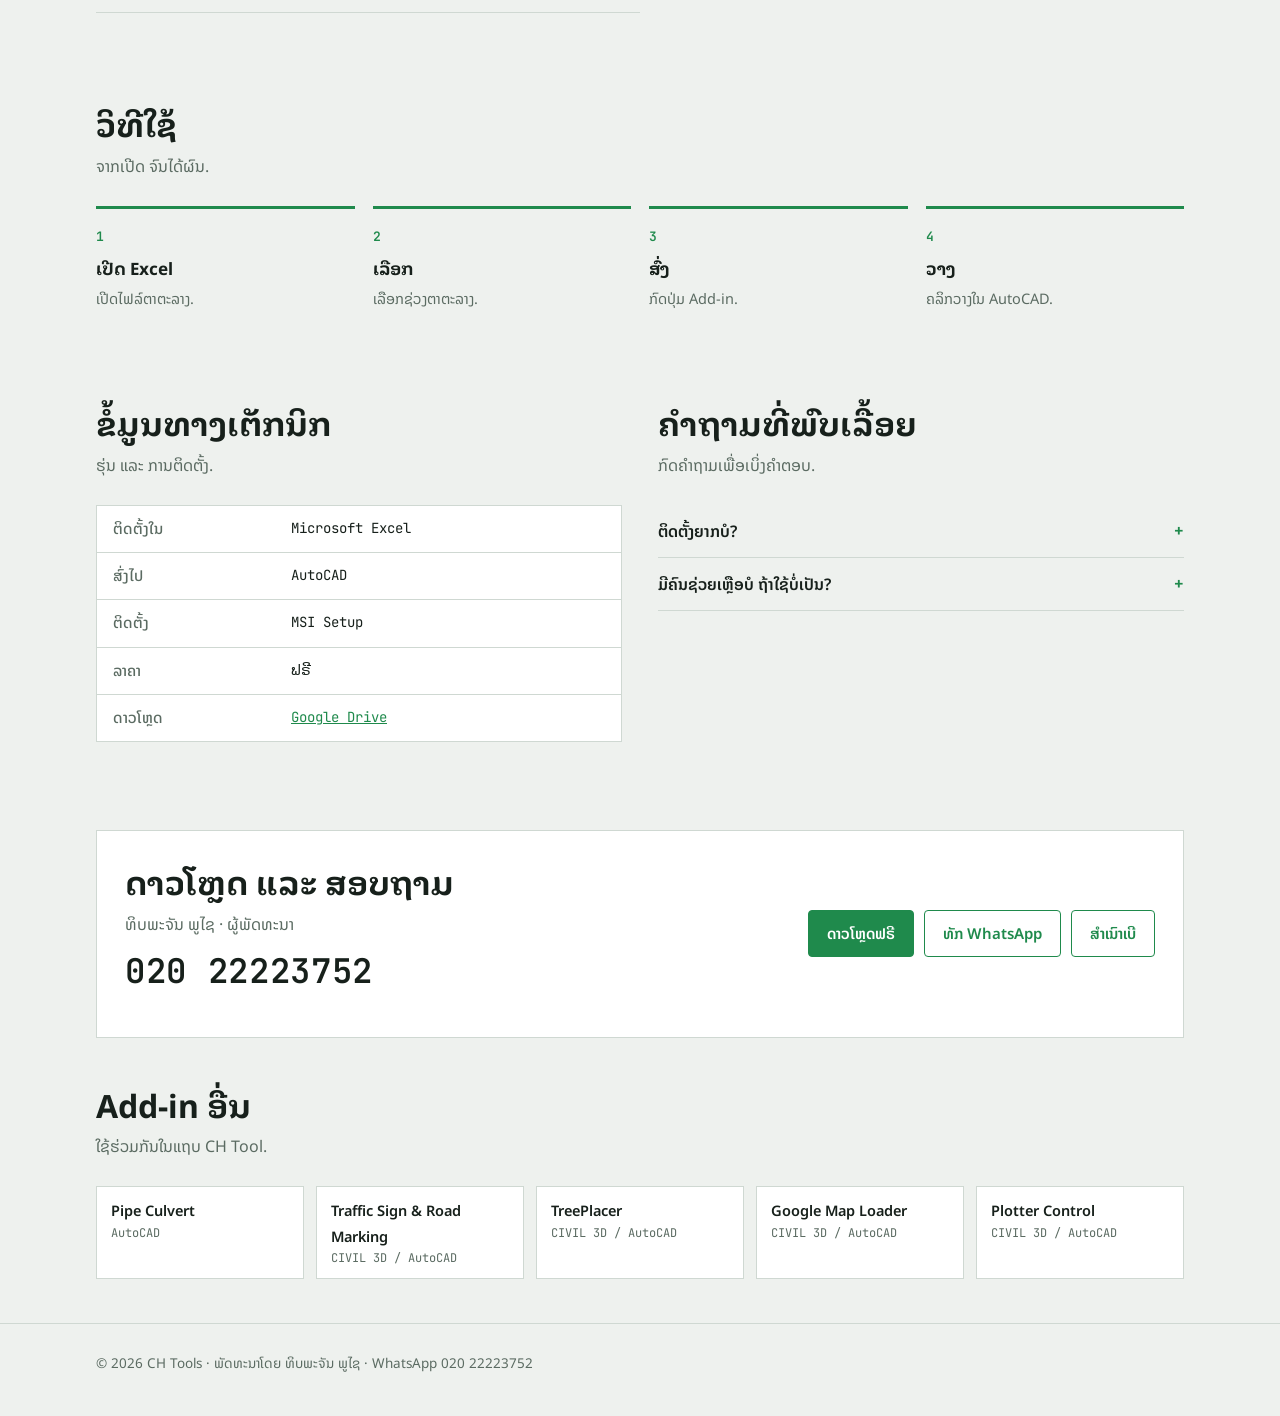
==== commit 259fa4e7: "Summary" ====
--- a/excel-to-cad.html
+++ b/excel-to-cad.html
@@ -49,15 +49,15 @@
 <rect class="d" x="16" y="16" width="448" height="238"/>
 <line class="d" x1="16" y1="16" x2="464" y2="254"/><line class="d" x1="464" y1="16" x2="16" y2="254"/>
 <text x="196" y="140">ຮູບທີ 1</text>
-</svg><img src="img-excel-to-cad-1.png" alt="" loading="lazy" onerror="imgNext(this)"><span class="cap">ລໍຖ້າຮູບ</span></div><figcaption>ປຸ່ມໃນ Ribbon Excel</figcaption></figure><figure><div class="fig"><svg viewBox="0 0 480 270" aria-hidden="true">
+</svg><a href="vid-excel-to-cad-1.mp4" target="_blank" rel="noopener" title="ເປີດຄລິບເຕັມຈໍ"><video src="vid-excel-to-cad-1.mp4" autoplay muted loop playsinline preload="metadata"></video></a></div><figcaption>Excel To Cad</figcaption></figure><figure><div class="fig"><svg viewBox="0 0 480 270" aria-hidden="true">
 <rect class="d" x="16" y="16" width="448" height="238"/>
 <line class="d" x1="16" y1="16" x2="464" y2="254"/><line class="d" x1="464" y1="16" x2="16" y2="254"/>
 <text x="196" y="140">ຮູບທີ 2</text>
-</svg><img src="img-excel-to-cad-2.png" alt="" loading="lazy" onerror="imgNext(this)"><span class="cap">ລໍຖ້າຮູບ</span></div><figcaption>ເລືອກຕາຕະລາງ</figcaption></figure><figure><div class="fig"><svg viewBox="0 0 480 270" aria-hidden="true">
+</svg><a href="vid-excel-to-cad-2.mp4" target="_blank" rel="noopener" title="ເປີດຄລິບເຕັມຈໍ"><video src="vid-excel-to-cad-2.mp4" autoplay muted loop playsinline preload="metadata"></video></a></div><figcaption>ປ່ຽນຕົວເລກໃຫ້ເປັນຕົວໜັງສື ສຳລັບພາສາລາວ</figcaption></figure><figure><div class="fig"><svg viewBox="0 0 480 270" aria-hidden="true">
 <rect class="d" x="16" y="16" width="448" height="238"/>
 <line class="d" x1="16" y1="16" x2="464" y2="254"/><line class="d" x1="464" y1="16" x2="16" y2="254"/>
 <text x="196" y="140">ຮູບທີ 3</text>
-</svg><img src="img-excel-to-cad-3.png" alt="" loading="lazy" onerror="imgNext(this)"><span class="cap">ລໍຖ້າຮູບ</span></div><figcaption>ຕາຕະລາງໃນ AutoCAD</figcaption></figure></div>
+</svg><a href="vid-excel-to-cad-3.mp4" target="_blank" rel="noopener" title="ເປີດຄລິບເຕັມຈໍ"><video src="vid-excel-to-cad-3.mp4" autoplay muted loop playsinline preload="metadata"></video></a></div><figcaption>ປ່ຽນຕົວເລກໃຫ້ເປັນຕົວໜັງສື ສຳລັບພາສາອັງກິດ</figcaption></figure></div>
 </div></section>
 
 <section><div class="wrap">
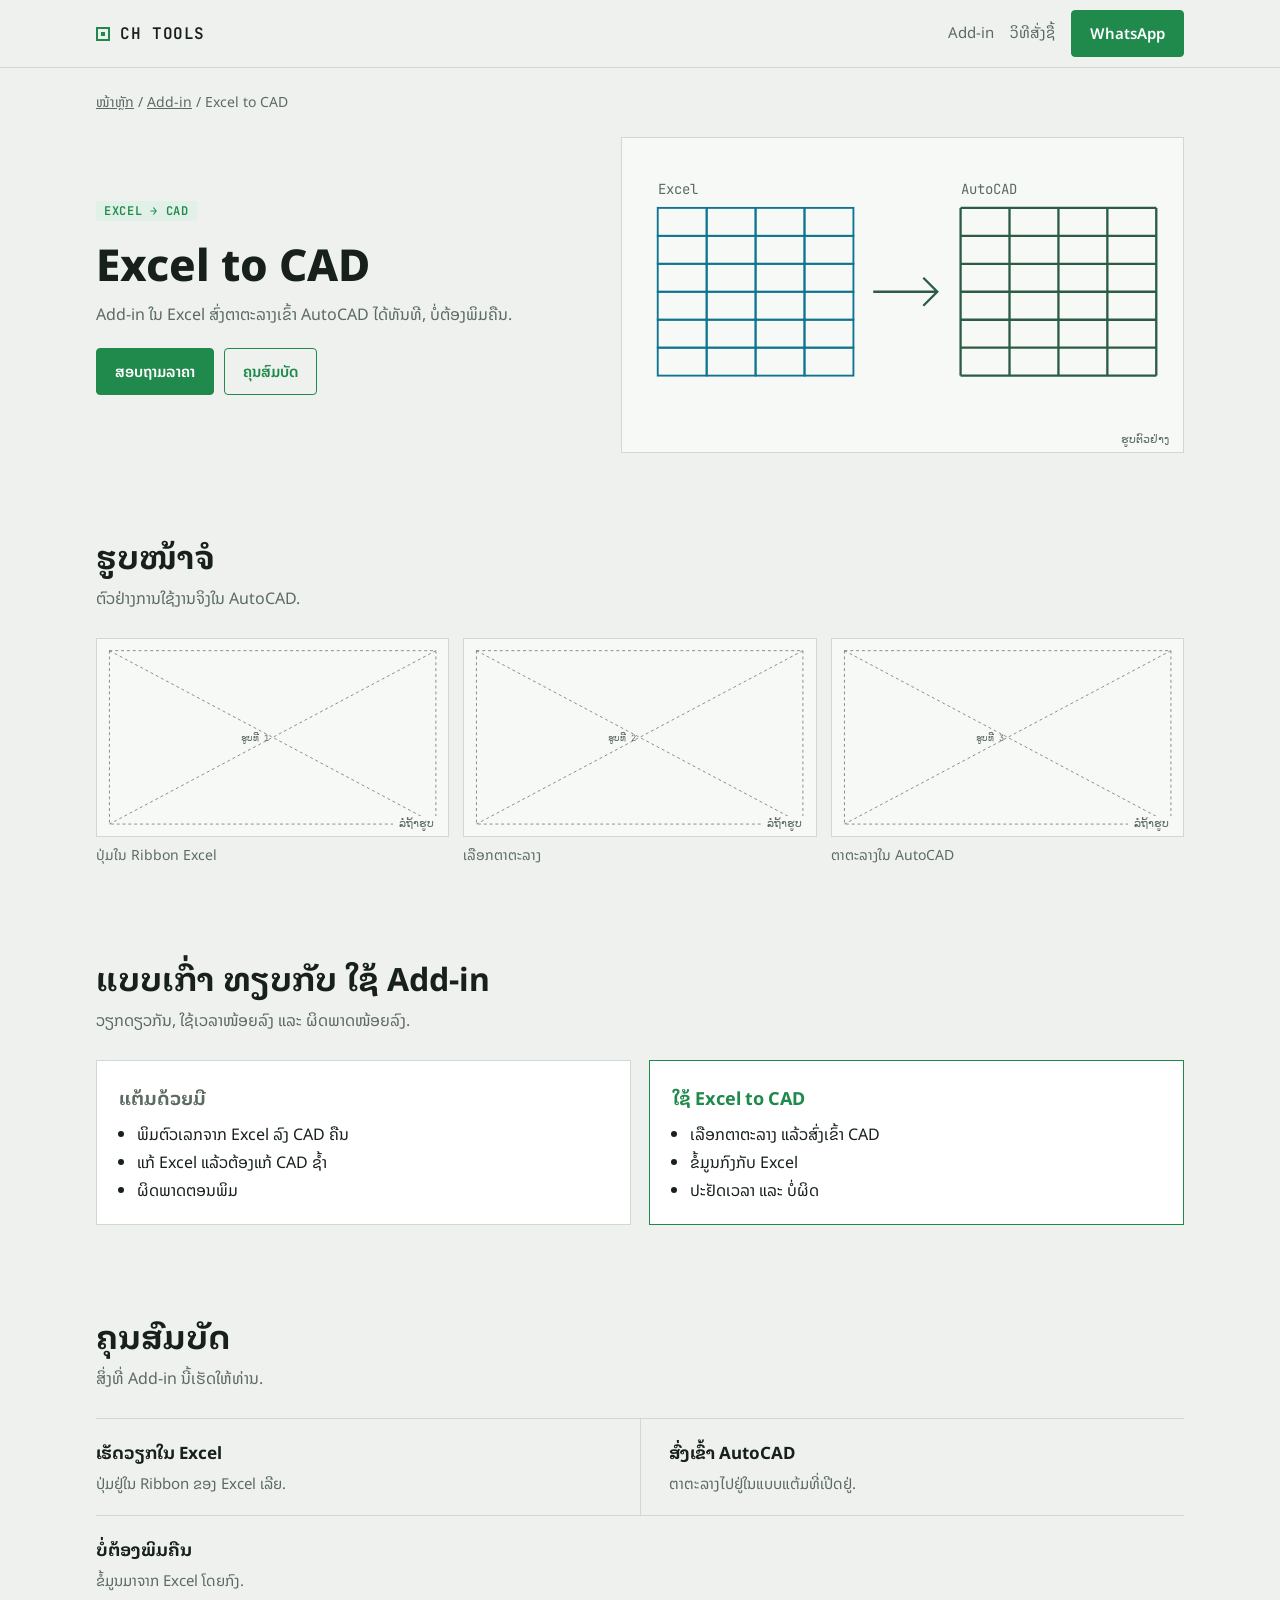
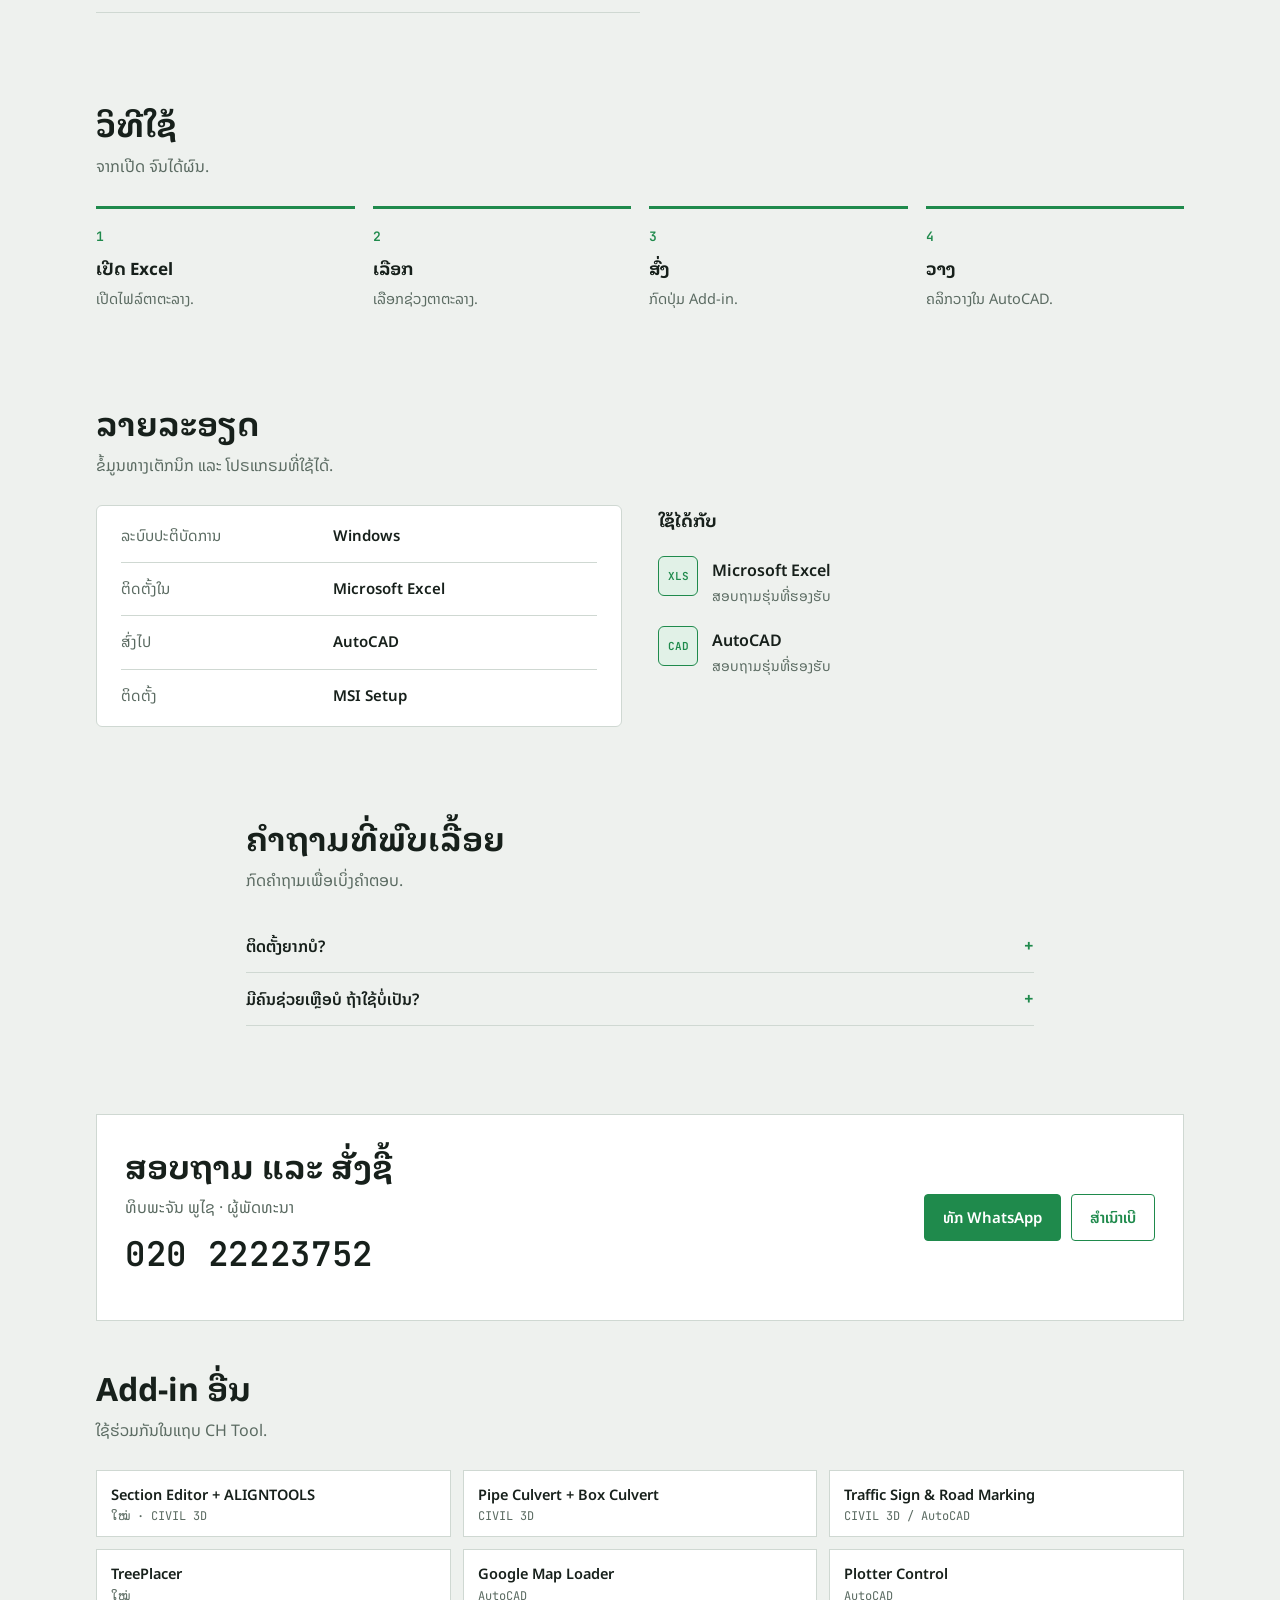
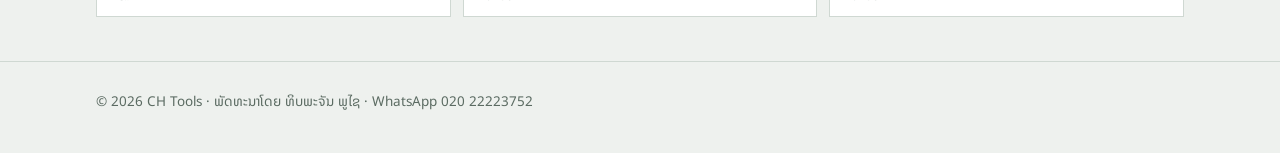
==== commit e1a7fbe8: "Summary" ====
--- a/excel-to-cad.html
+++ b/excel-to-cad.html
@@ -25,11 +25,11 @@
   <div class="crumb"><a href="index.html">ໜ້າຫຼັກ</a> / <a href="index.html#products">Add-in</a> / Excel to CAD</div>
   <div class="phero">
     <div>
-      <span class="tag new">ຟຣີ</span> <span class="tag ">EXCEL → CAD</span>
+      <span class="tag ">EXCEL → CAD</span>
       <h1>Excel to CAD</h1>
       <p>Add-in ໃນ Excel ສົ່ງຕາຕະລາງເຂົ້າ AutoCAD ໄດ້ທັນທີ, ບໍ່ຕ້ອງພິມຄືນ.</p>
       <div class="cta">
-        <a class="btn solid" href="https://drive.google.com/file/d/1DAFrkZ-sVNLPnmIJ6uU_IvRFv5xgg6H8/view" target="_blank" rel="noopener">ດາວໂຫຼດຟຣີ</a>
+        <a class="btn solid" href="https://wa.me/8562022223752?text=%E0%BA%AA%E0%BA%B0%E0%BA%9A%E0%BA%B2%E0%BA%8D%E0%BA%94%E0%BA%B5%2C%20%E0%BA%AA%E0%BA%BB%E0%BA%99%E0%BB%83%E0%BA%88%20Excel%20to%20CAD" target="_blank" rel="noopener">ສອບຖາມລາຄາ</a>
         <a class="btn ghost" href="#features">ຄຸນສົມບັດ</a>
       </div>
     </div>
@@ -49,15 +49,15 @@
 <rect class="d" x="16" y="16" width="448" height="238"/>
 <line class="d" x1="16" y1="16" x2="464" y2="254"/><line class="d" x1="464" y1="16" x2="16" y2="254"/>
 <text x="196" y="140">ຮູບທີ 1</text>
-</svg><a href="vid-excel-to-cad-1.mp4" target="_blank" rel="noopener" title="ເປີດຄລິບເຕັມຈໍ"><video src="vid-excel-to-cad-1.mp4" autoplay muted loop playsinline preload="metadata"></video></a></div><figcaption>Excel To Cad</figcaption></figure><figure><div class="fig"><svg viewBox="0 0 480 270" aria-hidden="true">
+</svg><img src="img-excel-to-cad-1.png" alt="" loading="lazy" onerror="imgNext(this)"><span class="cap">ລໍຖ້າຮູບ</span></div><figcaption>ປຸ່ມໃນ Ribbon Excel</figcaption></figure><figure><div class="fig"><svg viewBox="0 0 480 270" aria-hidden="true">
 <rect class="d" x="16" y="16" width="448" height="238"/>
 <line class="d" x1="16" y1="16" x2="464" y2="254"/><line class="d" x1="464" y1="16" x2="16" y2="254"/>
 <text x="196" y="140">ຮູບທີ 2</text>
-</svg><a href="vid-excel-to-cad-2.mp4" target="_blank" rel="noopener" title="ເປີດຄລິບເຕັມຈໍ"><video src="vid-excel-to-cad-2.mp4" autoplay muted loop playsinline preload="metadata"></video></a></div><figcaption>ປ່ຽນຕົວເລກໃຫ້ເປັນຕົວໜັງສື ສຳລັບພາສາລາວ</figcaption></figure><figure><div class="fig"><svg viewBox="0 0 480 270" aria-hidden="true">
+</svg><img src="img-excel-to-cad-2.png" alt="" loading="lazy" onerror="imgNext(this)"><span class="cap">ລໍຖ້າຮູບ</span></div><figcaption>ເລືອກຕາຕະລາງ</figcaption></figure><figure><div class="fig"><svg viewBox="0 0 480 270" aria-hidden="true">
 <rect class="d" x="16" y="16" width="448" height="238"/>
 <line class="d" x1="16" y1="16" x2="464" y2="254"/><line class="d" x1="464" y1="16" x2="16" y2="254"/>
 <text x="196" y="140">ຮູບທີ 3</text>
-</svg><a href="vid-excel-to-cad-3.mp4" target="_blank" rel="noopener" title="ເປີດຄລິບເຕັມຈໍ"><video src="vid-excel-to-cad-3.mp4" autoplay muted loop playsinline preload="metadata"></video></a></div><figcaption>ປ່ຽນຕົວເລກໃຫ້ເປັນຕົວໜັງສື ສຳລັບພາສາອັງກິດ</figcaption></figure></div>
+</svg><img src="img-excel-to-cad-3.png" alt="" loading="lazy" onerror="imgNext(this)"><span class="cap">ລໍຖ້າຮູບ</span></div><figcaption>ຕາຕະລາງໃນ AutoCAD</figcaption></figure></div>
 </div></section>
 
 <section><div class="wrap">
@@ -81,20 +81,28 @@
   <div class="steps"><div class="step"><h4>ເປີດ Excel</h4><p>ເປີດໄຟລ໌ຕາຕະລາງ.</p></div><div class="step"><h4>ເລືອກ</h4><p>ເລືອກຊ່ວງຕາຕະລາງ.</p></div><div class="step"><h4>ສົ່ງ</h4><p>ກົດປຸ່ມ Add-in.</p></div><div class="step"><h4>ວາງ</h4><p>ຄລິກວາງໃນ AutoCAD.</p></div></div>
 </div></section>
 
-<section><div class="wrap two">
-  <div><h2>ຂໍ້ມູນທາງເຕັກນິກ</h2><p class="lead">ຮຸ່ນ ແລະ ການຕິດຕັ້ງ.</p><table class="spec"><tr><th>ຕິດຕັ້ງໃນ</th><td>Microsoft Excel</td></tr><tr><th>ສົ່ງໄປ</th><td>AutoCAD</td></tr><tr><th>ຕິດຕັ້ງ</th><td>MSI Setup</td></tr><tr><th>ລາຄາ</th><td>ຟຣີ</td></tr><tr><th>ດາວໂຫຼດ</th><td><a href="https://drive.google.com/file/d/1DAFrkZ-sVNLPnmIJ6uU_IvRFv5xgg6H8/view" target="_blank" rel="noopener">Google Drive</a></td></tr></table></div>
-  <div class="faq"><h2>ຄຳຖາມທີ່ພົບເລື້ອຍ</h2><p class="lead">ກົດຄຳຖາມເພື່ອເບິ່ງຄຳຕອບ.</p><details><summary>ຕິດຕັ້ງຍາກບໍ?</summary><p>ບໍ່ຍາກ. ໃຊ້ໄຟລ໌ Setup (MSI) ຄລິກດຽວ, ແລ້ວເປີດ AutoCAD ໃໝ່.</p></details><details><summary>ມີຄົນຊ່ວຍເຫຼືອບໍ ຖ້າໃຊ້ບໍ່ເປັນ?</summary><p>ມີ. ທັກ WhatsApp ສົ່ງຮູບໜ້າຈໍມາ, ຜູ້ພັດທະນາຕອບເອງ.</p></details></div>
+<section id="details"><div class="wrap">
+  <h2>ລາຍລະອຽດ</h2>
+  <p class="lead">ຂໍ້ມູນທາງເຕັກນິກ ແລະ ໂປຣແກຣມທີ່ໃຊ້ໄດ້.</p>
+  <div class="details">
+    <div class="dcard"><div class="drow"><span>ລະບົບປະຕິບັດການ</span><b>Windows</b></div><div class="drow"><span>ຕິດຕັ້ງໃນ</span><b>Microsoft Excel</b></div><div class="drow"><span>ສົ່ງໄປ</span><b>AutoCAD</b></div><div class="drow"><span>ຕິດຕັ້ງ</span><b>MSI Setup</b></div></div>
+    <div class="compat"><h3>ໃຊ້ໄດ້ກັບ</h3><div class="comp"><i>XLS</i><div><b>Microsoft Excel</b><span>ສອບຖາມຮຸ່ນທີ່ຮອງຮັບ</span></div></div><div class="comp"><i>CAD</i><div><b>AutoCAD</b><span>ສອບຖາມຮຸ່ນທີ່ຮອງຮັບ</span></div></div></div>
+  </div>
+</div></section>
+
+<section><div class="wrap faq" style="max-width:820px;margin-left:auto;margin-right:auto">
+  <h2>ຄຳຖາມທີ່ພົບເລື້ອຍ</h2><p class="lead">ກົດຄຳຖາມເພື່ອເບິ່ງຄຳຕອບ.</p><details><summary>ຕິດຕັ້ງຍາກບໍ?</summary><p>ບໍ່ຍາກ. ໃຊ້ໄຟລ໌ Setup (MSI) ຄລິກດຽວ, ແລ້ວເປີດ AutoCAD ໃໝ່.</p></details><details><summary>ມີຄົນຊ່ວຍເຫຼືອບໍ ຖ້າໃຊ້ບໍ່ເປັນ?</summary><p>ມີ. ທັກ WhatsApp ສົ່ງຮູບໜ້າຈໍມາ, ຜູ້ພັດທະນາຕອບເອງ.</p></details>
 </div></section>
 <section id="contact"><div class="wrap">
   <div class="contact">
     <div>
-      <h2>ດາວໂຫຼດ ແລະ ສອບຖາມ</h2>
+      <h2>ສອບຖາມ ແລະ ສັ່ງຊື້</h2>
       <p class="lead" style="margin-bottom:10px">ທິບພະຈັນ ພູໄຊ · ຜູ້ພັດທະນາ</p>
       <div class="phone" id="ph">020 22223752</div>
       <div class="note" id="note" aria-live="polite"></div>
     </div>
     <div class="cta">
-      <a class="btn solid" href="https://drive.google.com/file/d/1DAFrkZ-sVNLPnmIJ6uU_IvRFv5xgg6H8/view" target="_blank" rel="noopener">ດາວໂຫຼດຟຣີ</a> <a class="btn ghost" href="https://wa.me/8562022223752?text=%E0%BA%AA%E0%BA%B0%E0%BA%9A%E0%BA%B2%E0%BA%8D%E0%BA%94%E0%BA%B5%2C%20%E0%BA%AA%E0%BA%BB%E0%BA%99%E0%BB%83%E0%BA%88%20Excel%20to%20CAD" target="_blank" rel="noopener">ທັກ WhatsApp</a>
+      <a class="btn solid" href="https://wa.me/8562022223752?text=%E0%BA%AA%E0%BA%B0%E0%BA%9A%E0%BA%B2%E0%BA%8D%E0%BA%94%E0%BA%B5%2C%20%E0%BA%AA%E0%BA%BB%E0%BA%99%E0%BB%83%E0%BA%88%20Excel%20to%20CAD" target="_blank" rel="noopener">ທັກ WhatsApp</a>
       <button class="btn ghost" id="copy" type="button">ສຳເນົາເບີ</button>
     </div>
   </div>
@@ -103,7 +111,7 @@
 <section style="padding-top:0"><div class="wrap">
   <h2>Add-in ອື່ນ</h2>
   <p class="lead">ໃຊ້ຮ່ວມກັນໃນແຖບ CH Tool.</p>
-  <div class="others"><a href="pipe-culvert.html">Pipe Culvert<span>AutoCAD</span></a><a href="traffic-sign.html">Traffic Sign &amp; Road Marking<span>CIVIL 3D / AutoCAD</span></a><a href="tree-placer.html">TreePlacer<span>CIVIL 3D / AutoCAD</span></a><a href="map-loader.html">Google Map Loader<span>CIVIL 3D / AutoCAD</span></a><a href="plotter.html">Plotter Control<span>CIVIL 3D / AutoCAD</span></a></div>
+  <div class="others"><a href="section-editor.html">Section Editor + ALIGNTOOLS<span>ໃໝ່ · CIVIL 3D</span></a><a href="pipe-culvert.html">Pipe Culvert + Box Culvert<span>CIVIL 3D</span></a><a href="traffic-sign.html">Traffic Sign &amp; Road Marking<span>CIVIL 3D / AutoCAD</span></a><a href="tree-placer.html">TreePlacer<span>ໃໝ່</span></a><a href="map-loader.html">Google Map Loader<span>AutoCAD</span></a><a href="plotter.html">Plotter Control<span>AutoCAD</span></a></div>
 </div></section>
 </main>
 <footer><div class="wrap">© 2026 CH Tools · ພັດທະນາໂດຍ ທິບພະຈັນ ພູໄຊ · WhatsApp 020 22223752</div></footer>
--- a/style.css
+++ b/style.css
@@ -69,7 +69,6 @@
 .fig{position:relative;background:var(--sheet);aspect-ratio:16/9;overflow:hidden;max-width:100%}
 .fig svg{position:absolute;inset:0;width:100%;height:100%}
 .fig img{position:absolute;inset:0;width:100%;height:100%;object-fit:cover;max-width:none}
-.fig video{position:absolute;inset:0;width:100%;height:100%;object-fit:contain;background:#000;display:block}
 .fig .cap{position:absolute;right:8px;bottom:6px;font:11px var(--mono);color:var(--muted);background:var(--sheet);padding:0 6px}
 .fig .s{stroke:var(--draw);fill:none;stroke-width:2}
 .fig .s2{stroke:var(--draw2);fill:none;stroke-width:1.6}
@@ -119,7 +118,7 @@
 .faq details[open] summary::after{content:"−"}
 .faq details p{margin:8px 0 0;color:var(--muted)}
 .two{display:grid;grid-template-columns:1fr 1fr;gap:36px}
-.others{display:grid;grid-template-columns:repeat(5,minmax(0,1fr));gap:12px}
+.others{display:grid;grid-template-columns:repeat(3,minmax(0,1fr));gap:12px}
 .others a{background:var(--panel);border:1px solid var(--line);padding:12px 14px;text-decoration:none;color:var(--fg);font-weight:600;font-size:14.5px}
 .others a:hover{border-color:var(--accent)}
 .others a span{display:block;font:400 12px var(--mono);color:var(--muted)}
@@ -127,6 +126,22 @@
 .yt{position:relative;aspect-ratio:16/9;max-width:100%;background:#000;border:1px solid var(--line)}
 .yt iframe{position:absolute;inset:0;width:100%;height:100%;border:0}
 .ytlink{margin:10px 0 0;font-size:14px}
+.details{display:grid;grid-template-columns:1fr 1fr;gap:36px;align-items:start}
+.dcard{background:var(--panel);border:1px solid var(--line);border-radius:6px;padding:4px 24px}
+.drow{display:grid;grid-template-columns:42% 1fr;gap:12px;padding:13px 0;border-bottom:1px solid var(--line);font-size:15px}
+.drow:last-child{border-bottom:0}
+.drow span{color:var(--muted)}
+.drow b{font-weight:600;overflow-wrap:anywhere}
+.compat h3{margin:0 0 12px;font-size:17px}
+.comp{display:flex;gap:14px;align-items:flex-start;padding:9px 0}
+.comp i{flex:none;width:40px;height:40px;border-radius:6px;background:var(--accent-soft);color:var(--accent);border:1px solid var(--accent);font:600 11px var(--mono);font-style:normal;display:flex;align-items:center;justify-content:center}
+.comp b{display:block;font-weight:600}
+.comp span{display:block;color:var(--muted);font-size:14px;font-variant-numeric:tabular-nums}
+.card.wide{grid-column:1/-1;display:grid;grid-template-columns:1.1fr 1fr;grid-template-rows:1fr auto}
+.card.wide .thumb{grid-row:1/3;border-bottom:0;border-right:1px solid var(--line)}
+.card.wide .body{align-self:center;padding:24px 28px}
+.card.wide h3{font-size:26px}
+.card.wide .more{padding:12px 28px}
 /* ---------- contact / footer ---------- */
 .contact{background:var(--panel);border:1px solid var(--line);padding:28px;display:grid;grid-template-columns:1fr auto;gap:24px;align-items:center}
 .phone{font:600 clamp(24px,4vw,34px) var(--mono);letter-spacing:.02em;user-select:all}
@@ -139,6 +154,9 @@
   .steps{grid-template-columns:repeat(2,minmax(0,1fr))}
   .others{grid-template-columns:repeat(2,minmax(0,1fr))}
   .feats{grid-template-columns:1fr}
+  .details{grid-template-columns:1fr}
+  .card.wide{grid-template-columns:1fr;grid-template-rows:auto}
+  .card.wide .thumb{grid-row:auto;border-right:0;border-bottom:1px solid var(--line)}
   .feat:nth-child(n){padding:16px 0;border-left:0}
 }
 @media (max-width:560px){
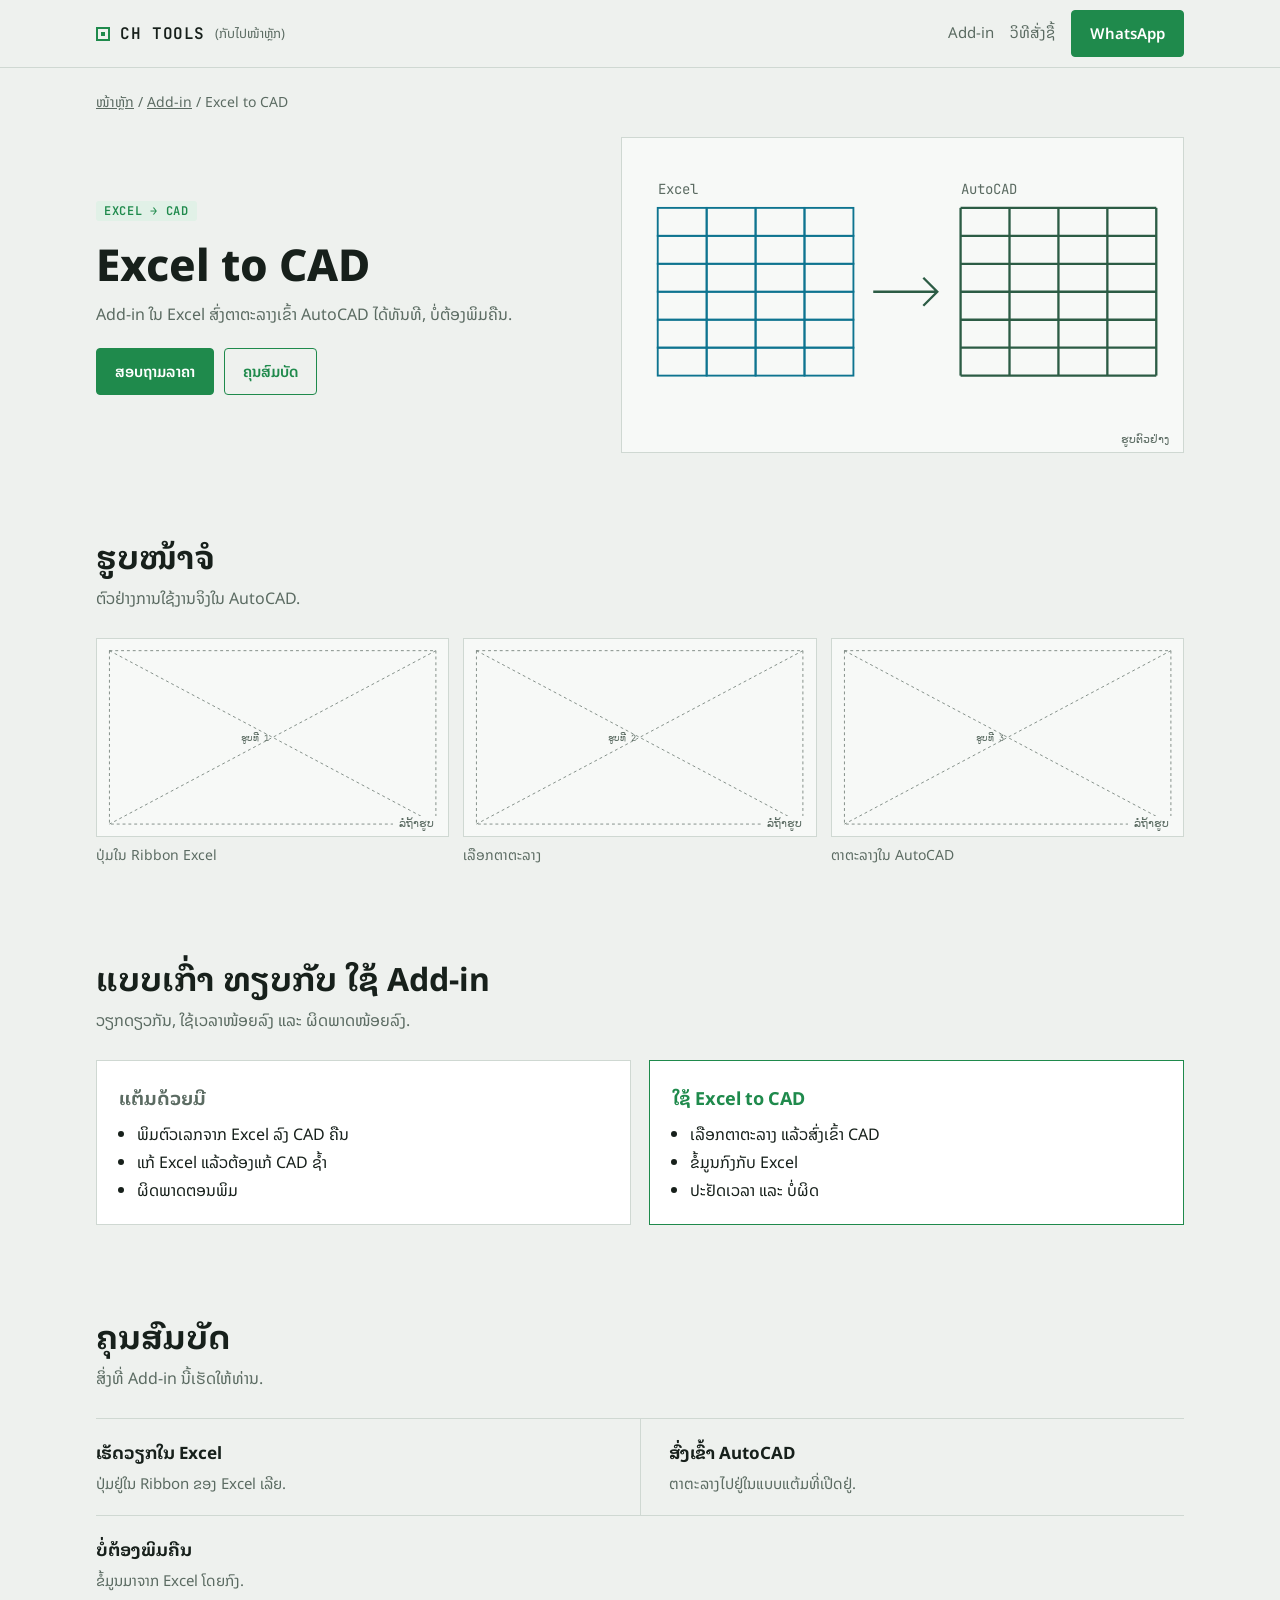
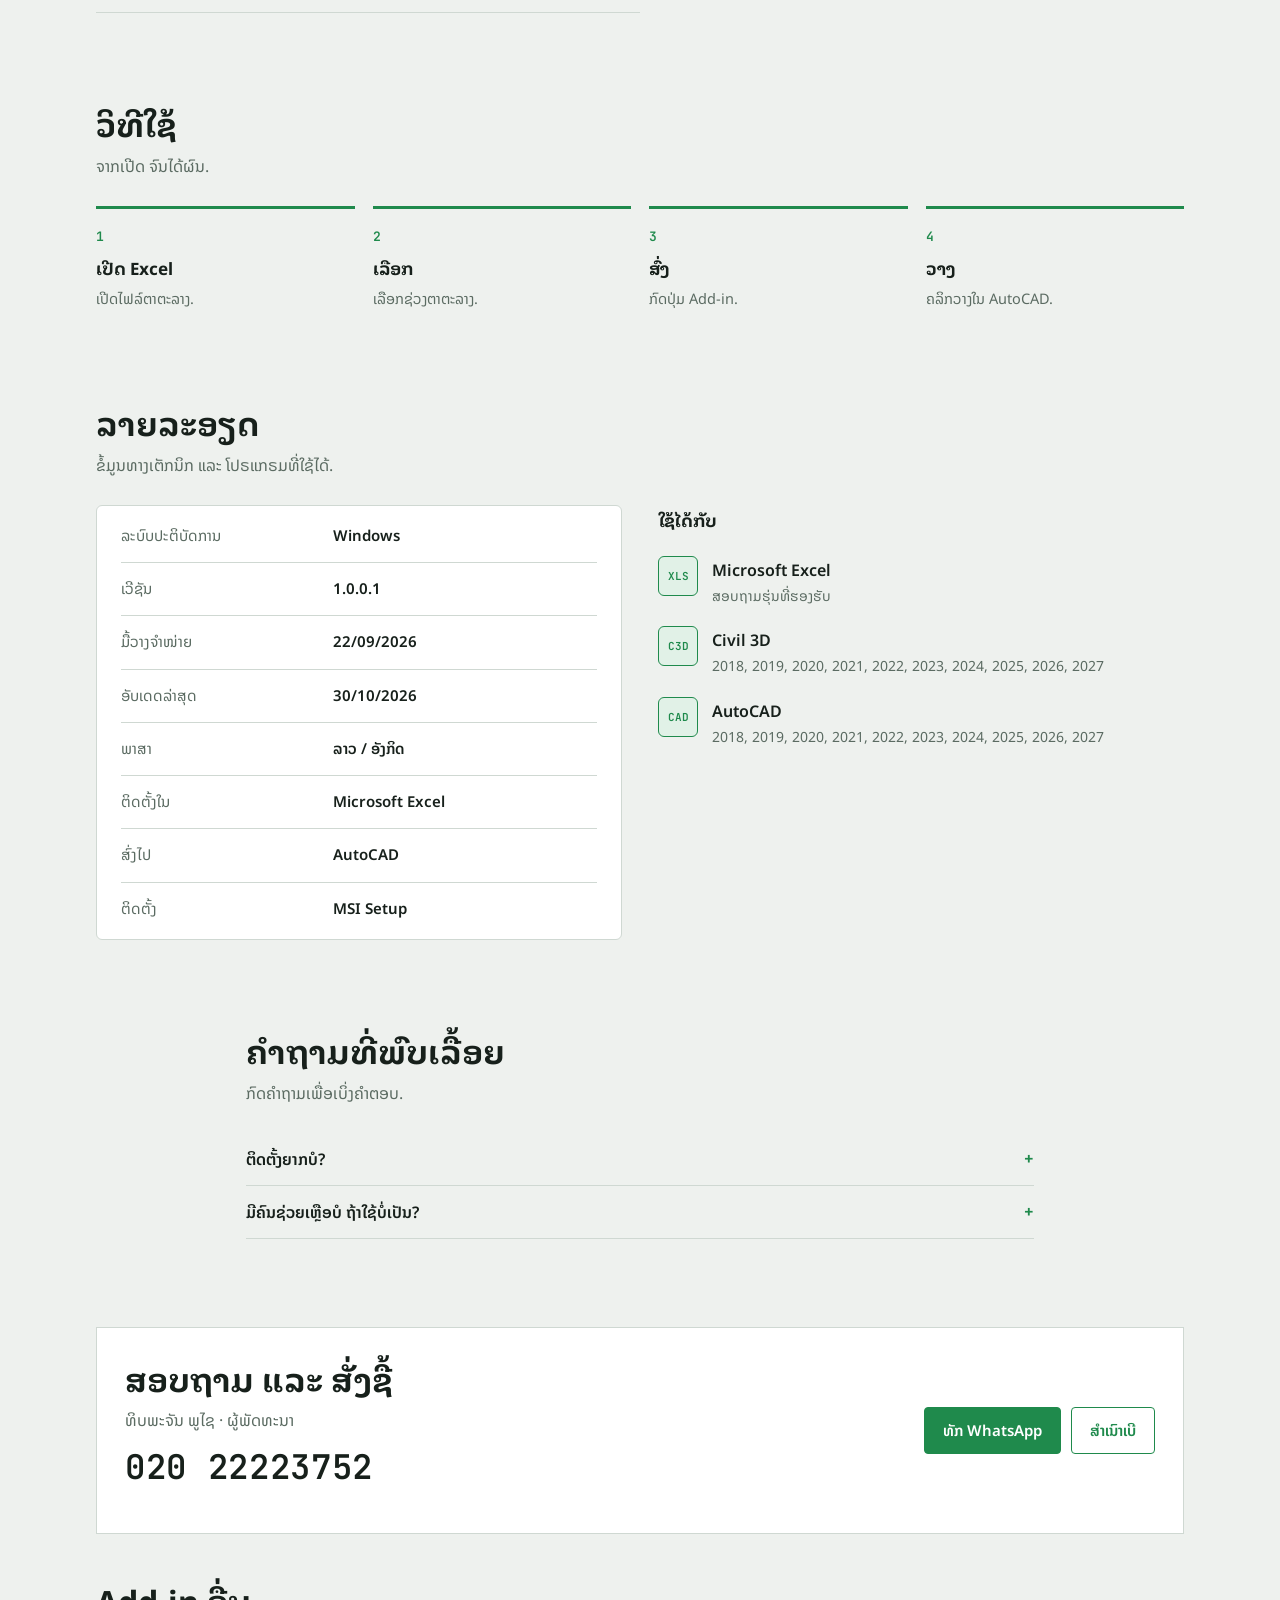
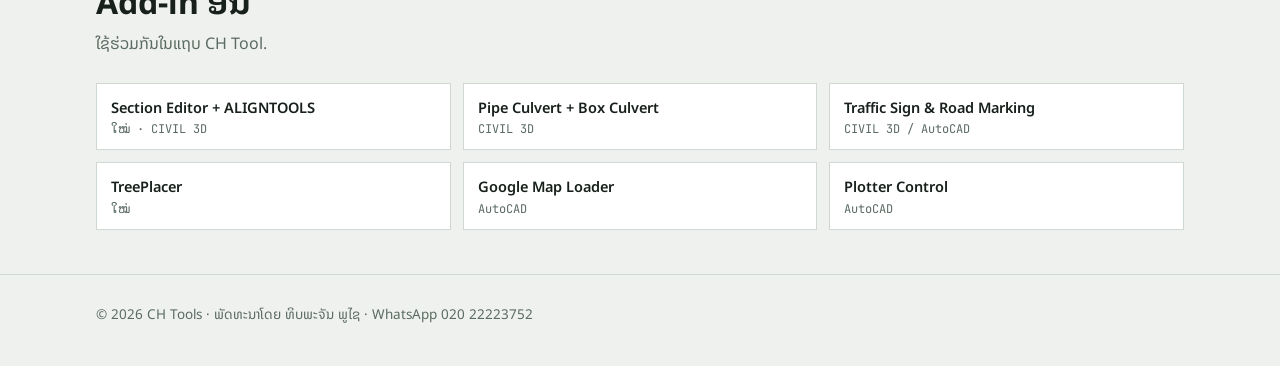
==== commit cc31b710: "Summary" ====
--- a/excel-to-cad.html
+++ b/excel-to-cad.html
@@ -12,7 +12,7 @@
 </head>
 <body>
 <header class="top"><div class="wrap">
-  <a class="brand" href="index.html"><i></i>CH TOOLS</a>
+  <a class="brand" href="index.html"><i></i>CH TOOLS <small>(ກັບໄປໜ້າຫຼັກ)</small></a>
   <nav class="nav">
     <a class="link" href="index.html#products">Add-in</a>
     <a class="link" href="index.html#order">ວິທີສັ່ງຊື້</a>
@@ -85,8 +85,8 @@
   <h2>ລາຍລະອຽດ</h2>
   <p class="lead">ຂໍ້ມູນທາງເຕັກນິກ ແລະ ໂປຣແກຣມທີ່ໃຊ້ໄດ້.</p>
   <div class="details">
-    <div class="dcard"><div class="drow"><span>ລະບົບປະຕິບັດການ</span><b>Windows</b></div><div class="drow"><span>ຕິດຕັ້ງໃນ</span><b>Microsoft Excel</b></div><div class="drow"><span>ສົ່ງໄປ</span><b>AutoCAD</b></div><div class="drow"><span>ຕິດຕັ້ງ</span><b>MSI Setup</b></div></div>
-    <div class="compat"><h3>ໃຊ້ໄດ້ກັບ</h3><div class="comp"><i>XLS</i><div><b>Microsoft Excel</b><span>ສອບຖາມຮຸ່ນທີ່ຮອງຮັບ</span></div></div><div class="comp"><i>CAD</i><div><b>AutoCAD</b><span>ສອບຖາມຮຸ່ນທີ່ຮອງຮັບ</span></div></div></div>
+    <div class="dcard"><div class="drow"><span>ລະບົບປະຕິບັດການ</span><b>Windows</b></div><div class="drow"><span>ເວີຊັນ</span><b>1.0.0.1</b></div><div class="drow"><span>ມື້ວາງຈຳໜ່າຍ</span><b>22/09/2026</b></div><div class="drow"><span>ອັບເດດລ່າສຸດ</span><b>30/10/2026</b></div><div class="drow"><span>ພາສາ</span><b>ລາວ / ອັງກິດ</b></div><div class="drow"><span>ຕິດຕັ້ງໃນ</span><b>Microsoft Excel</b></div><div class="drow"><span>ສົ່ງໄປ</span><b>AutoCAD</b></div><div class="drow"><span>ຕິດຕັ້ງ</span><b>MSI Setup</b></div></div>
+    <div class="compat"><h3>ໃຊ້ໄດ້ກັບ</h3><div class="comp"><i>XLS</i><div><b>Microsoft Excel</b><span>ສອບຖາມຮຸ່ນທີ່ຮອງຮັບ</span></div></div><div class="comp"><i>C3D</i><div><b>Civil 3D</b><span>2018, 2019, 2020, 2021, 2022, 2023, 2024, 2025, 2026, 2027</span></div></div><div class="comp"><i>CAD</i><div><b>AutoCAD</b><span>2018, 2019, 2020, 2021, 2022, 2023, 2024, 2025, 2026, 2027</span></div></div></div>
   </div>
 </div></section>
 
--- a/style.css
+++ b/style.css
@@ -25,6 +25,7 @@
 header.top{position:sticky;top:0;z-index:5;background:var(--bg);border-bottom:1px solid var(--line)}
 .top .wrap{display:flex;align-items:center;justify-content:space-between;gap:12px;padding-block:10px}
 .brand{font-family:var(--mono);font-weight:600;letter-spacing:.04em;display:flex;align-items:center;gap:10px;color:var(--fg);text-decoration:none}
+.brand small{font:400 13px var(--body);letter-spacing:0;color:var(--muted)}
 .brand i{width:14px;height:14px;border:2px solid var(--accent);display:inline-block;position:relative}
 .brand i::after{content:"";position:absolute;inset:3px;background:var(--accent)}
 .nav{display:flex;align-items:center;gap:16px}
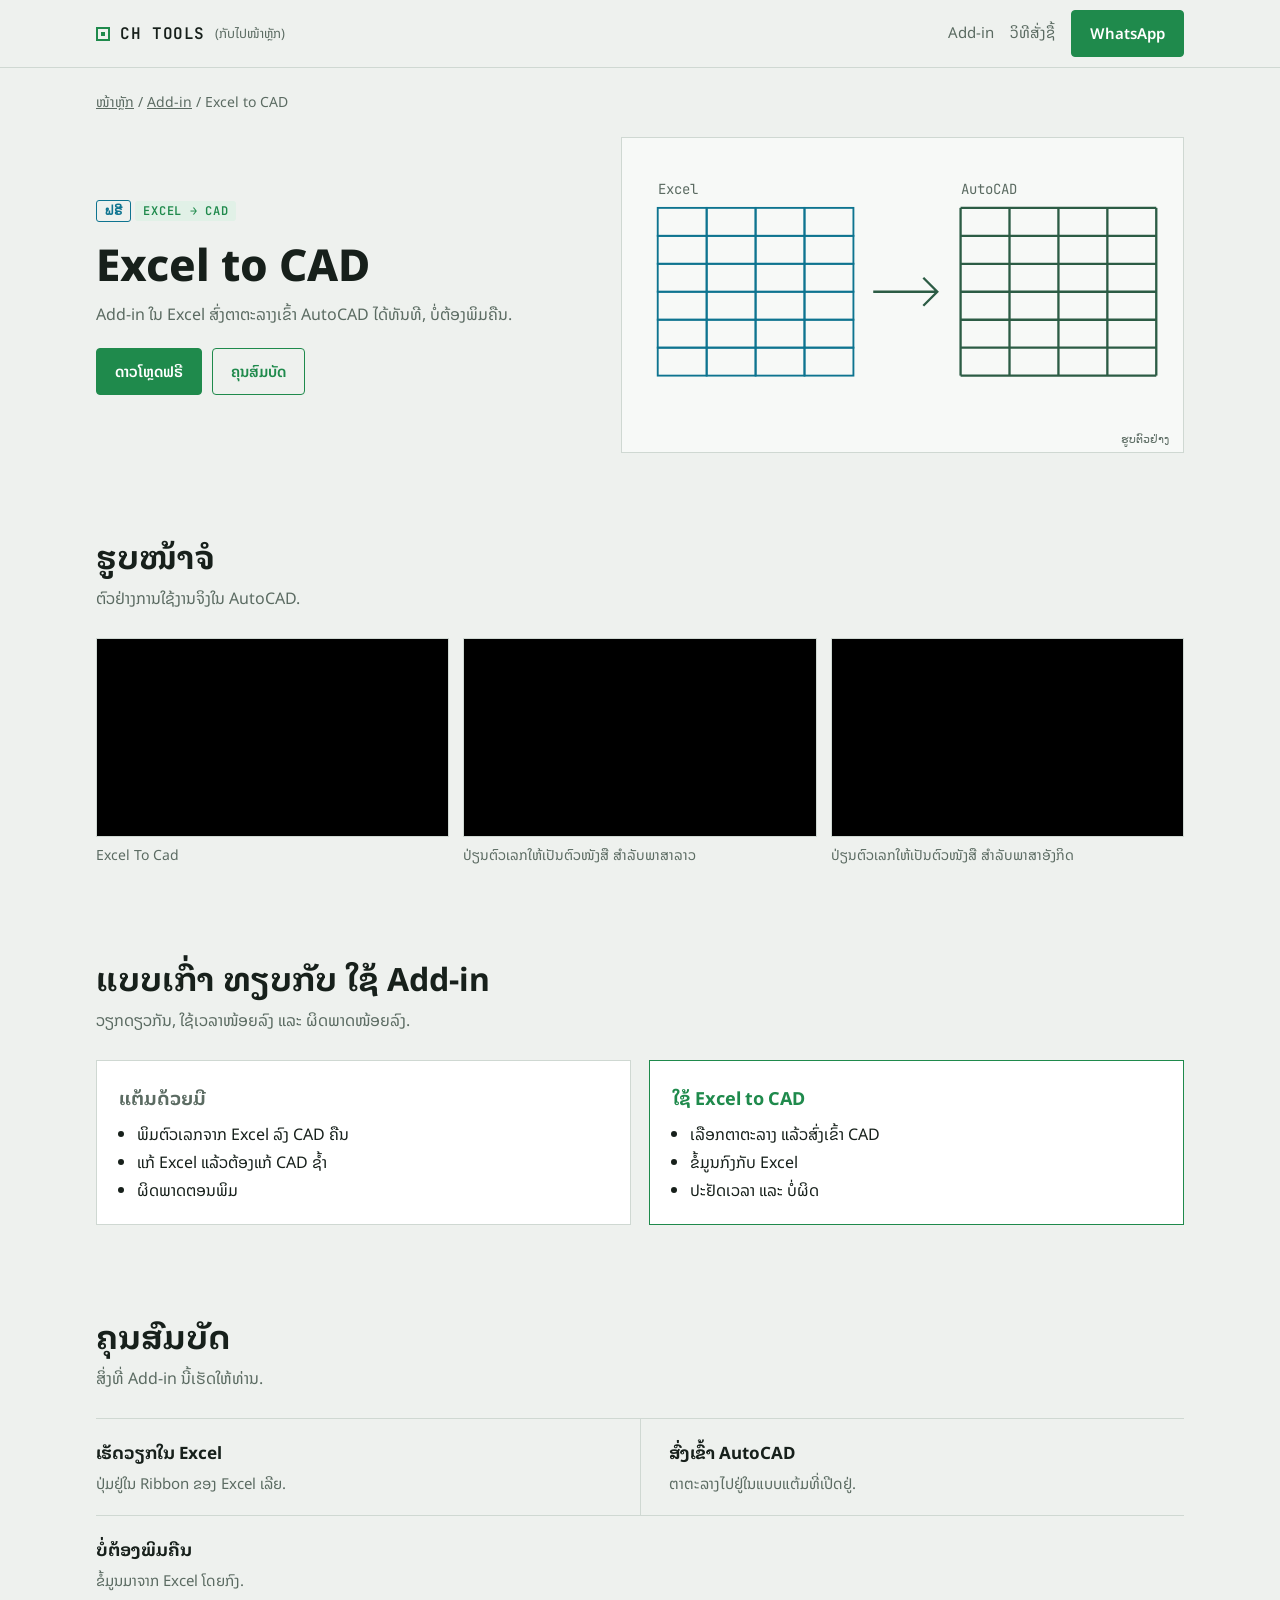
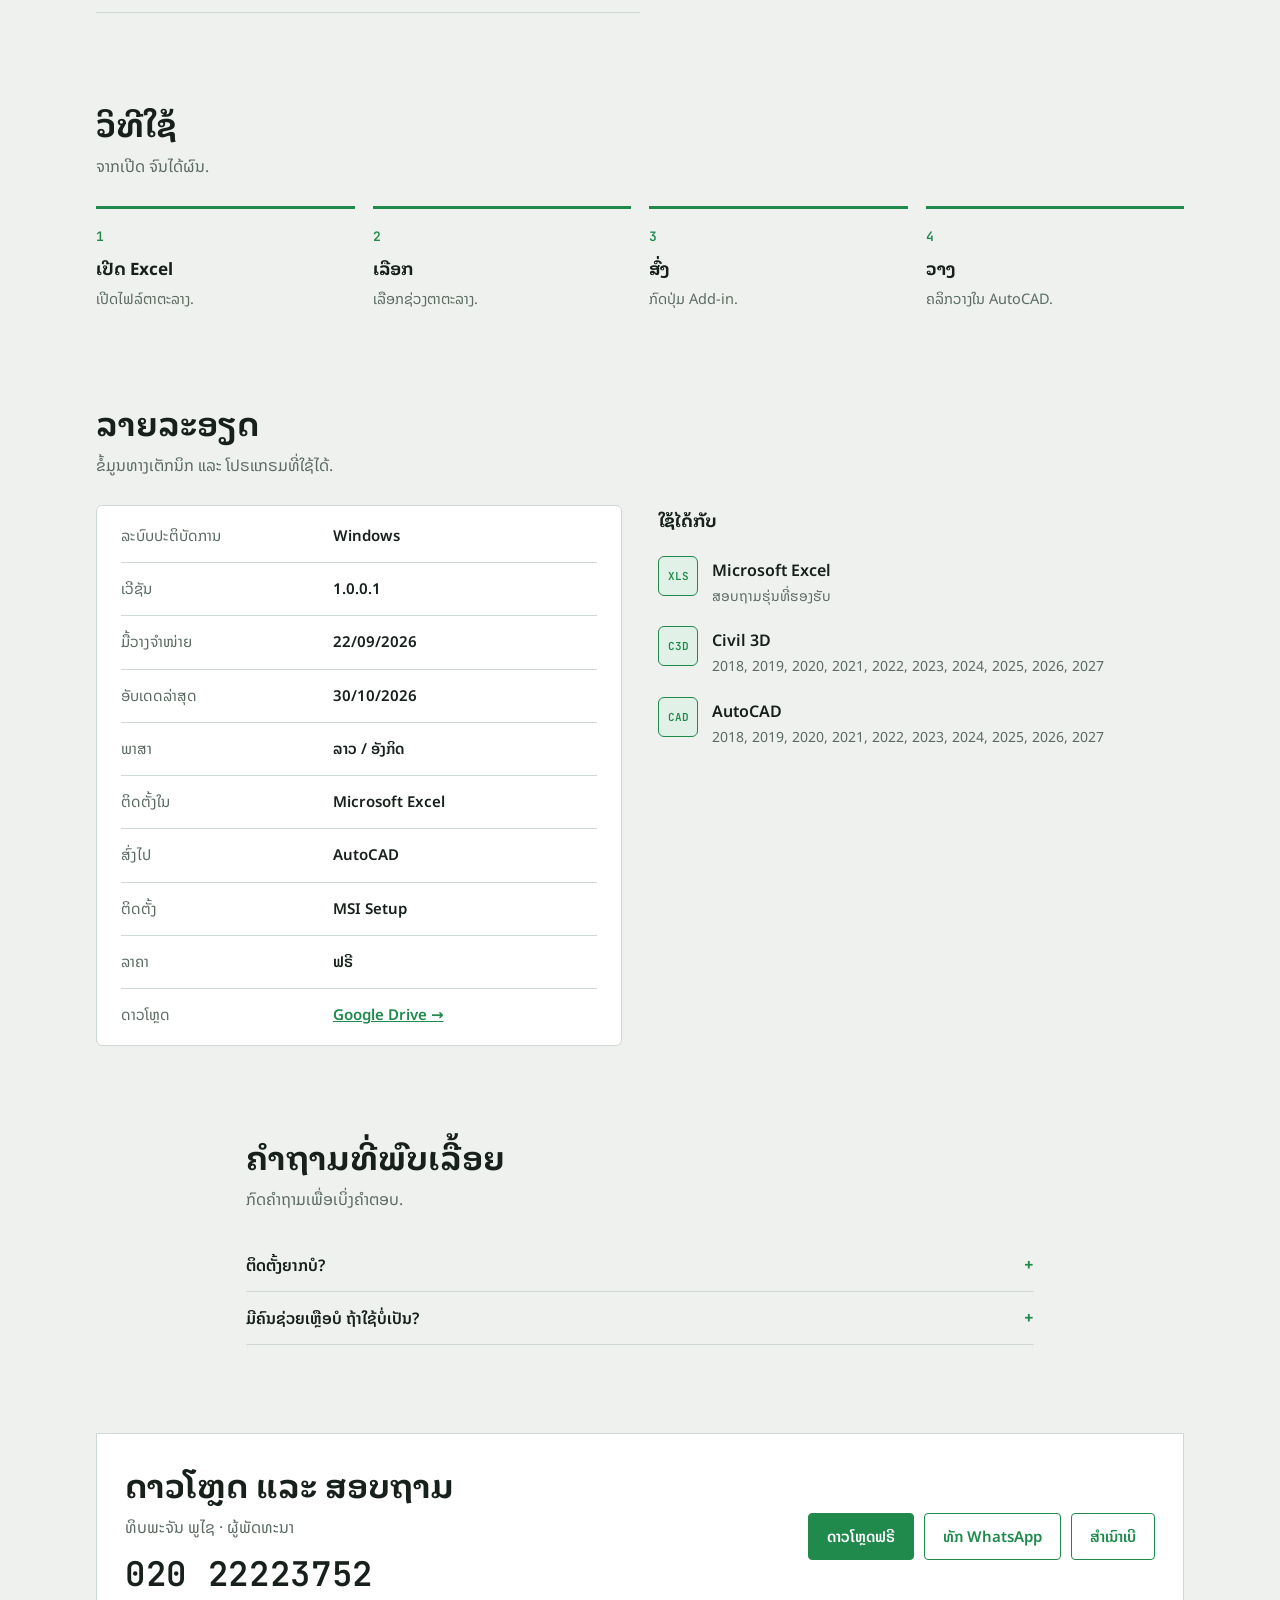
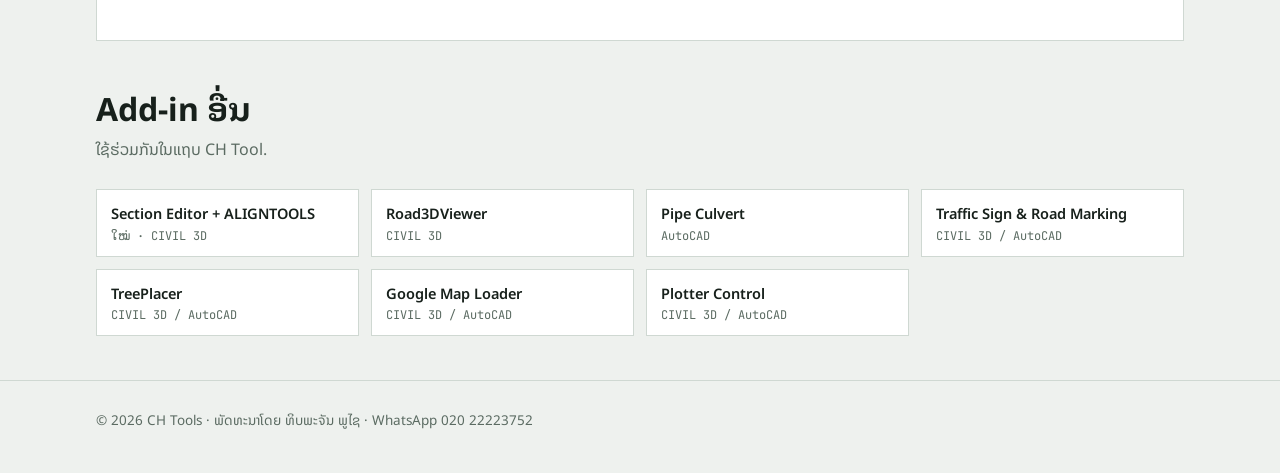
==== commit 0d1df0c6: "Summary" ====
--- a/excel-to-cad.html
+++ b/excel-to-cad.html
@@ -25,11 +25,11 @@
   <div class="crumb"><a href="index.html">ໜ້າຫຼັກ</a> / <a href="index.html#products">Add-in</a> / Excel to CAD</div>
   <div class="phero">
     <div>
-      <span class="tag ">EXCEL → CAD</span>
+      <span class="tag new">ຟຣີ</span> <span class="tag ">EXCEL → CAD</span>
       <h1>Excel to CAD</h1>
       <p>Add-in ໃນ Excel ສົ່ງຕາຕະລາງເຂົ້າ AutoCAD ໄດ້ທັນທີ, ບໍ່ຕ້ອງພິມຄືນ.</p>
       <div class="cta">
-        <a class="btn solid" href="https://wa.me/8562022223752?text=%E0%BA%AA%E0%BA%B0%E0%BA%9A%E0%BA%B2%E0%BA%8D%E0%BA%94%E0%BA%B5%2C%20%E0%BA%AA%E0%BA%BB%E0%BA%99%E0%BB%83%E0%BA%88%20Excel%20to%20CAD" target="_blank" rel="noopener">ສອບຖາມລາຄາ</a>
+        <a class="btn solid" href="https://drive.google.com/file/d/1DAFrkZ-sVNLPnmIJ6uU_IvRFv5xgg6H8/view" target="_blank" rel="noopener">ດາວໂຫຼດຟຣີ</a>
         <a class="btn ghost" href="#features">ຄຸນສົມບັດ</a>
       </div>
     </div>
@@ -49,15 +49,15 @@
 <rect class="d" x="16" y="16" width="448" height="238"/>
 <line class="d" x1="16" y1="16" x2="464" y2="254"/><line class="d" x1="464" y1="16" x2="16" y2="254"/>
 <text x="196" y="140">ຮູບທີ 1</text>
-</svg><img src="img-excel-to-cad-1.png" alt="" loading="lazy" onerror="imgNext(this)"><span class="cap">ລໍຖ້າຮູບ</span></div><figcaption>ປຸ່ມໃນ Ribbon Excel</figcaption></figure><figure><div class="fig"><svg viewBox="0 0 480 270" aria-hidden="true">
+</svg><a href="vid-excel-to-cad-1.mp4" target="_blank" rel="noopener" title="ເປີດຄລິບເຕັມຈໍ"><video src="vid-excel-to-cad-1.mp4" autoplay muted loop playsinline preload="metadata"></video></a></div><figcaption>Excel To Cad</figcaption></figure><figure><div class="fig"><svg viewBox="0 0 480 270" aria-hidden="true">
 <rect class="d" x="16" y="16" width="448" height="238"/>
 <line class="d" x1="16" y1="16" x2="464" y2="254"/><line class="d" x1="464" y1="16" x2="16" y2="254"/>
 <text x="196" y="140">ຮູບທີ 2</text>
-</svg><img src="img-excel-to-cad-2.png" alt="" loading="lazy" onerror="imgNext(this)"><span class="cap">ລໍຖ້າຮູບ</span></div><figcaption>ເລືອກຕາຕະລາງ</figcaption></figure><figure><div class="fig"><svg viewBox="0 0 480 270" aria-hidden="true">
+</svg><a href="vid-excel-to-cad-2.mp4" target="_blank" rel="noopener" title="ເປີດຄລິບເຕັມຈໍ"><video src="vid-excel-to-cad-2.mp4" autoplay muted loop playsinline preload="metadata"></video></a></div><figcaption>ປ່ຽນຕົວເລກໃຫ້ເປັນຕົວໜັງສື ສຳລັບພາສາລາວ</figcaption></figure><figure><div class="fig"><svg viewBox="0 0 480 270" aria-hidden="true">
 <rect class="d" x="16" y="16" width="448" height="238"/>
 <line class="d" x1="16" y1="16" x2="464" y2="254"/><line class="d" x1="464" y1="16" x2="16" y2="254"/>
 <text x="196" y="140">ຮູບທີ 3</text>
-</svg><img src="img-excel-to-cad-3.png" alt="" loading="lazy" onerror="imgNext(this)"><span class="cap">ລໍຖ້າຮູບ</span></div><figcaption>ຕາຕະລາງໃນ AutoCAD</figcaption></figure></div>
+</svg><a href="vid-excel-to-cad-3.mp4" target="_blank" rel="noopener" title="ເປີດຄລິບເຕັມຈໍ"><video src="vid-excel-to-cad-3.mp4" autoplay muted loop playsinline preload="metadata"></video></a></div><figcaption>ປ່ຽນຕົວເລກໃຫ້ເປັນຕົວໜັງສື ສຳລັບພາສາອັງກິດ</figcaption></figure></div>
 </div></section>
 
 <section><div class="wrap">
@@ -85,7 +85,7 @@
   <h2>ລາຍລະອຽດ</h2>
   <p class="lead">ຂໍ້ມູນທາງເຕັກນິກ ແລະ ໂປຣແກຣມທີ່ໃຊ້ໄດ້.</p>
   <div class="details">
-    <div class="dcard"><div class="drow"><span>ລະບົບປະຕິບັດການ</span><b>Windows</b></div><div class="drow"><span>ເວີຊັນ</span><b>1.0.0.1</b></div><div class="drow"><span>ມື້ວາງຈຳໜ່າຍ</span><b>22/09/2026</b></div><div class="drow"><span>ອັບເດດລ່າສຸດ</span><b>30/10/2026</b></div><div class="drow"><span>ພາສາ</span><b>ລາວ / ອັງກິດ</b></div><div class="drow"><span>ຕິດຕັ້ງໃນ</span><b>Microsoft Excel</b></div><div class="drow"><span>ສົ່ງໄປ</span><b>AutoCAD</b></div><div class="drow"><span>ຕິດຕັ້ງ</span><b>MSI Setup</b></div></div>
+    <div class="dcard"><div class="drow"><span>ລະບົບປະຕິບັດການ</span><b>Windows</b></div><div class="drow"><span>ເວີຊັນ</span><b>1.0.0.1</b></div><div class="drow"><span>ມື້ວາງຈຳໜ່າຍ</span><b>22/09/2026</b></div><div class="drow"><span>ອັບເດດລ່າສຸດ</span><b>30/10/2026</b></div><div class="drow"><span>ພາສາ</span><b>ລາວ / ອັງກິດ</b></div><div class="drow"><span>ຕິດຕັ້ງໃນ</span><b>Microsoft Excel</b></div><div class="drow"><span>ສົ່ງໄປ</span><b>AutoCAD</b></div><div class="drow"><span>ຕິດຕັ້ງ</span><b>MSI Setup</b></div><div class="drow"><span>ລາຄາ</span><b>ຟຣີ</b></div><div class="drow"><span>ດາວໂຫຼດ</span><b><a href="https://drive.google.com/file/d/1DAFrkZ-sVNLPnmIJ6uU_IvRFv5xgg6H8/view" target="_blank" rel="noopener">Google Drive →</a></b></div></div>
     <div class="compat"><h3>ໃຊ້ໄດ້ກັບ</h3><div class="comp"><i>XLS</i><div><b>Microsoft Excel</b><span>ສອບຖາມຮຸ່ນທີ່ຮອງຮັບ</span></div></div><div class="comp"><i>C3D</i><div><b>Civil 3D</b><span>2018, 2019, 2020, 2021, 2022, 2023, 2024, 2025, 2026, 2027</span></div></div><div class="comp"><i>CAD</i><div><b>AutoCAD</b><span>2018, 2019, 2020, 2021, 2022, 2023, 2024, 2025, 2026, 2027</span></div></div></div>
   </div>
 </div></section>
@@ -96,13 +96,13 @@
 <section id="contact"><div class="wrap">
   <div class="contact">
     <div>
-      <h2>ສອບຖາມ ແລະ ສັ່ງຊື້</h2>
+      <h2>ດາວໂຫຼດ ແລະ ສອບຖາມ</h2>
       <p class="lead" style="margin-bottom:10px">ທິບພະຈັນ ພູໄຊ · ຜູ້ພັດທະນາ</p>
       <div class="phone" id="ph">020 22223752</div>
       <div class="note" id="note" aria-live="polite"></div>
     </div>
     <div class="cta">
-      <a class="btn solid" href="https://wa.me/8562022223752?text=%E0%BA%AA%E0%BA%B0%E0%BA%9A%E0%BA%B2%E0%BA%8D%E0%BA%94%E0%BA%B5%2C%20%E0%BA%AA%E0%BA%BB%E0%BA%99%E0%BB%83%E0%BA%88%20Excel%20to%20CAD" target="_blank" rel="noopener">ທັກ WhatsApp</a>
+      <a class="btn solid" href="https://drive.google.com/file/d/1DAFrkZ-sVNLPnmIJ6uU_IvRFv5xgg6H8/view" target="_blank" rel="noopener">ດາວໂຫຼດຟຣີ</a><a class="btn ghost" href="https://wa.me/8562022223752?text=%E0%BA%AA%E0%BA%B0%E0%BA%9A%E0%BA%B2%E0%BA%8D%E0%BA%94%E0%BA%B5%2C%20%E0%BA%AA%E0%BA%BB%E0%BA%99%E0%BB%83%E0%BA%88%20Excel%20to%20CAD" target="_blank" rel="noopener">ທັກ WhatsApp</a>
       <button class="btn ghost" id="copy" type="button">ສຳເນົາເບີ</button>
     </div>
   </div>
@@ -111,7 +111,7 @@
 <section style="padding-top:0"><div class="wrap">
   <h2>Add-in ອື່ນ</h2>
   <p class="lead">ໃຊ້ຮ່ວມກັນໃນແຖບ CH Tool.</p>
-  <div class="others"><a href="section-editor.html">Section Editor + ALIGNTOOLS<span>ໃໝ່ · CIVIL 3D</span></a><a href="pipe-culvert.html">Pipe Culvert + Box Culvert<span>CIVIL 3D</span></a><a href="traffic-sign.html">Traffic Sign &amp; Road Marking<span>CIVIL 3D / AutoCAD</span></a><a href="tree-placer.html">TreePlacer<span>ໃໝ່</span></a><a href="map-loader.html">Google Map Loader<span>AutoCAD</span></a><a href="plotter.html">Plotter Control<span>AutoCAD</span></a></div>
+  <div class="others"><a href="section-editor.html">Section Editor + ALIGNTOOLS<span>ໃໝ່ · CIVIL 3D</span></a><a href="road3d-viewer.html">Road3DViewer<span>CIVIL 3D</span></a><a href="pipe-culvert.html">Pipe Culvert<span>AutoCAD</span></a><a href="traffic-sign.html">Traffic Sign &amp; Road Marking<span>CIVIL 3D / AutoCAD</span></a><a href="tree-placer.html">TreePlacer<span>CIVIL 3D / AutoCAD</span></a><a href="map-loader.html">Google Map Loader<span>CIVIL 3D / AutoCAD</span></a><a href="plotter.html">Plotter Control<span>CIVIL 3D / AutoCAD</span></a></div>
 </div></section>
 </main>
 <footer><div class="wrap">© 2026 CH Tools · ພັດທະນາໂດຍ ທິບພະຈັນ ພູໄຊ · WhatsApp 020 22223752</div></footer>
--- a/style.css
+++ b/style.css
@@ -70,6 +70,7 @@
 .fig{position:relative;background:var(--sheet);aspect-ratio:16/9;overflow:hidden;max-width:100%}
 .fig svg{position:absolute;inset:0;width:100%;height:100%}
 .fig img{position:absolute;inset:0;width:100%;height:100%;object-fit:cover;max-width:none}
+.fig video{position:absolute;inset:0;width:100%;height:100%;object-fit:contain;background:#000;display:block}
 .fig .cap{position:absolute;right:8px;bottom:6px;font:11px var(--mono);color:var(--muted);background:var(--sheet);padding:0 6px}
 .fig .s{stroke:var(--draw);fill:none;stroke-width:2}
 .fig .s2{stroke:var(--draw2);fill:none;stroke-width:1.6}
@@ -119,7 +120,7 @@
 .faq details[open] summary::after{content:"−"}
 .faq details p{margin:8px 0 0;color:var(--muted)}
 .two{display:grid;grid-template-columns:1fr 1fr;gap:36px}
-.others{display:grid;grid-template-columns:repeat(3,minmax(0,1fr));gap:12px}
+.others{display:grid;grid-template-columns:repeat(4,minmax(0,1fr));gap:12px}
 .others a{background:var(--panel);border:1px solid var(--line);padding:12px 14px;text-decoration:none;color:var(--fg);font-weight:600;font-size:14.5px}
 .others a:hover{border-color:var(--accent)}
 .others a span{display:block;font:400 12px var(--mono);color:var(--muted)}
@@ -143,6 +144,13 @@
 .card.wide .body{align-self:center;padding:24px 28px}
 .card.wide h3{font-size:26px}
 .card.wide .more{padding:12px 28px}
+.groups{display:grid;grid-template-columns:repeat(3,minmax(0,1fr));gap:18px;align-items:start}
+.grp{background:var(--panel);border:1px solid var(--line);border-top:3px solid var(--accent);padding:20px 22px;min-width:0}
+.grp .num{font:600 13px var(--mono);color:var(--accent)}
+.grp h3{margin:2px 0 2px;font-size:21px}
+.grp .sub{margin:0 0 12px;color:var(--muted);font-size:14.5px}
+.grp ul{margin:0;padding-left:18px;font-size:15px}
+.grp li{margin:6px 0}
 /* ---------- contact / footer ---------- */
 .contact{background:var(--panel);border:1px solid var(--line);padding:28px;display:grid;grid-template-columns:1fr auto;gap:24px;align-items:center}
 .phone{font:600 clamp(24px,4vw,34px) var(--mono);letter-spacing:.02em;user-select:all}
@@ -156,6 +164,7 @@
   .others{grid-template-columns:repeat(2,minmax(0,1fr))}
   .feats{grid-template-columns:1fr}
   .details{grid-template-columns:1fr}
+  .groups{grid-template-columns:1fr}
   .card.wide{grid-template-columns:1fr;grid-template-rows:auto}
   .card.wide .thumb{grid-row:auto;border-right:0;border-bottom:1px solid var(--line)}
   .feat:nth-child(n){padding:16px 0;border-left:0}
